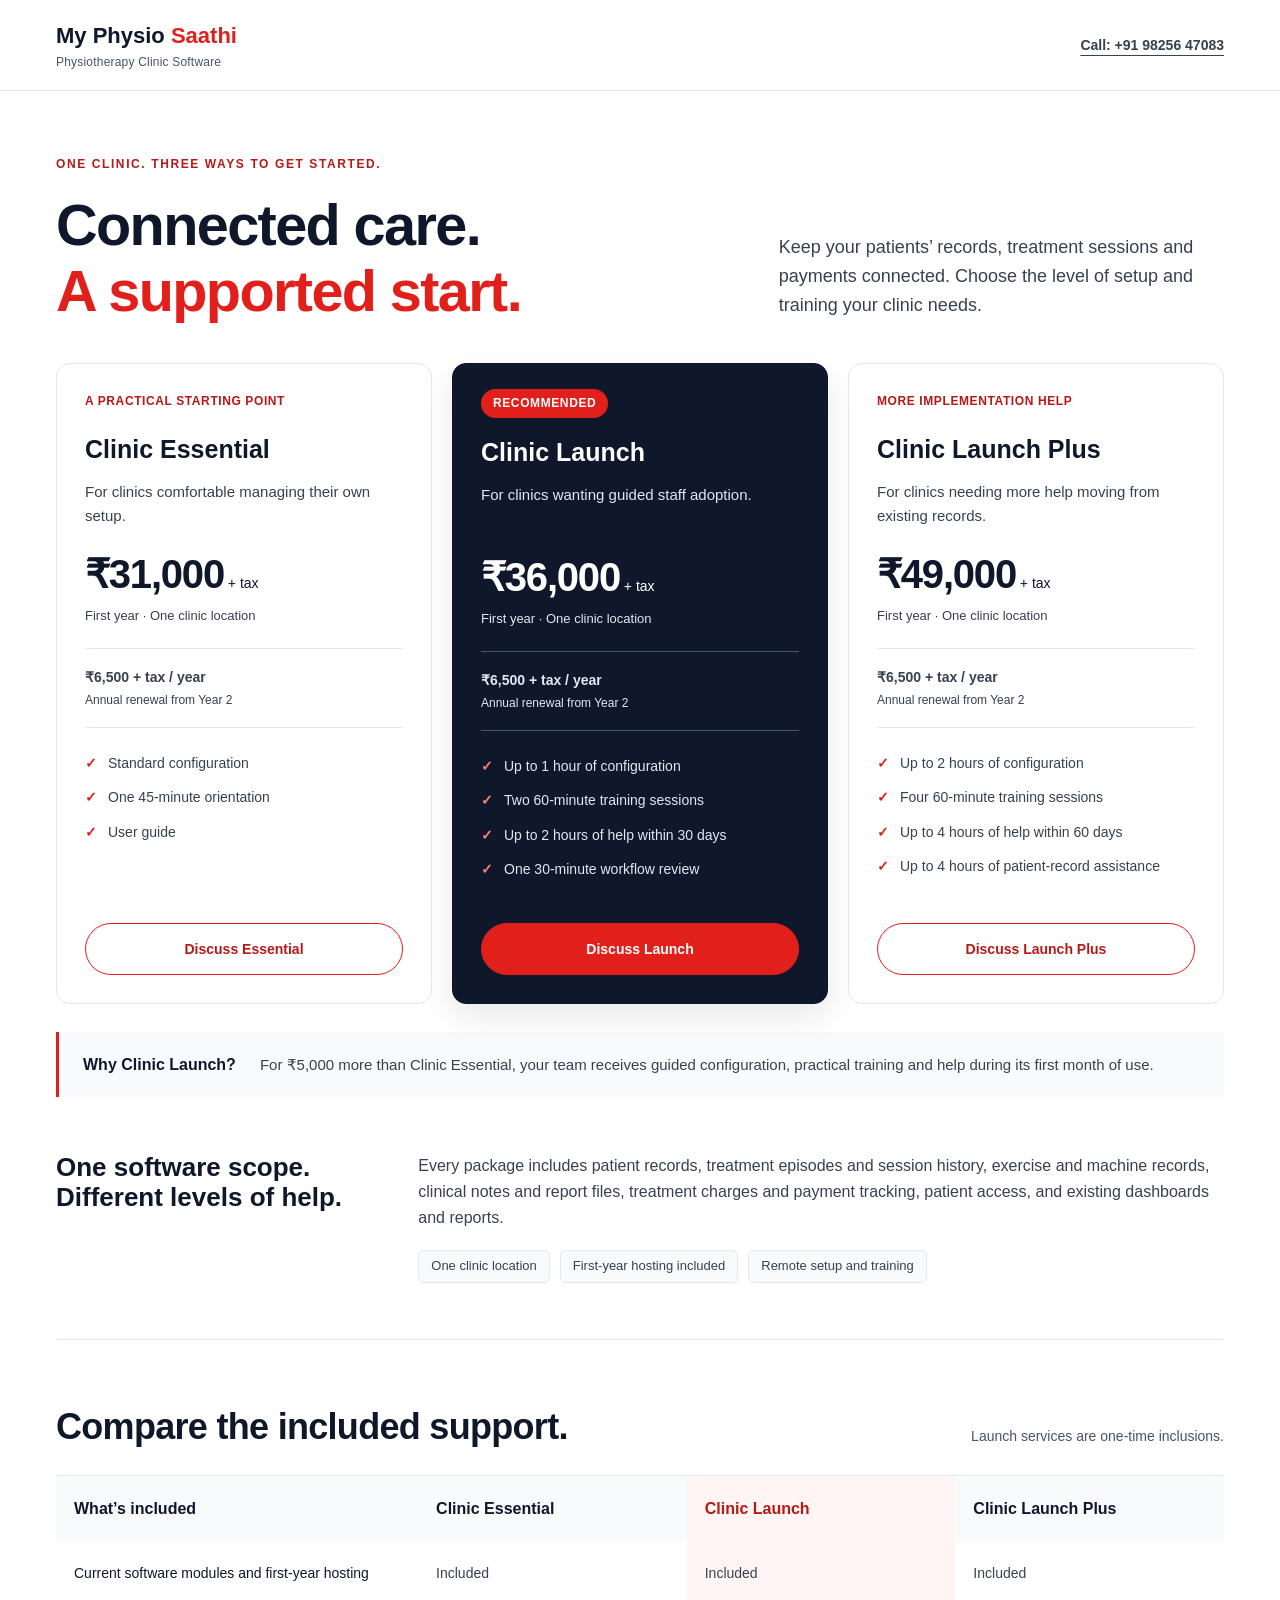
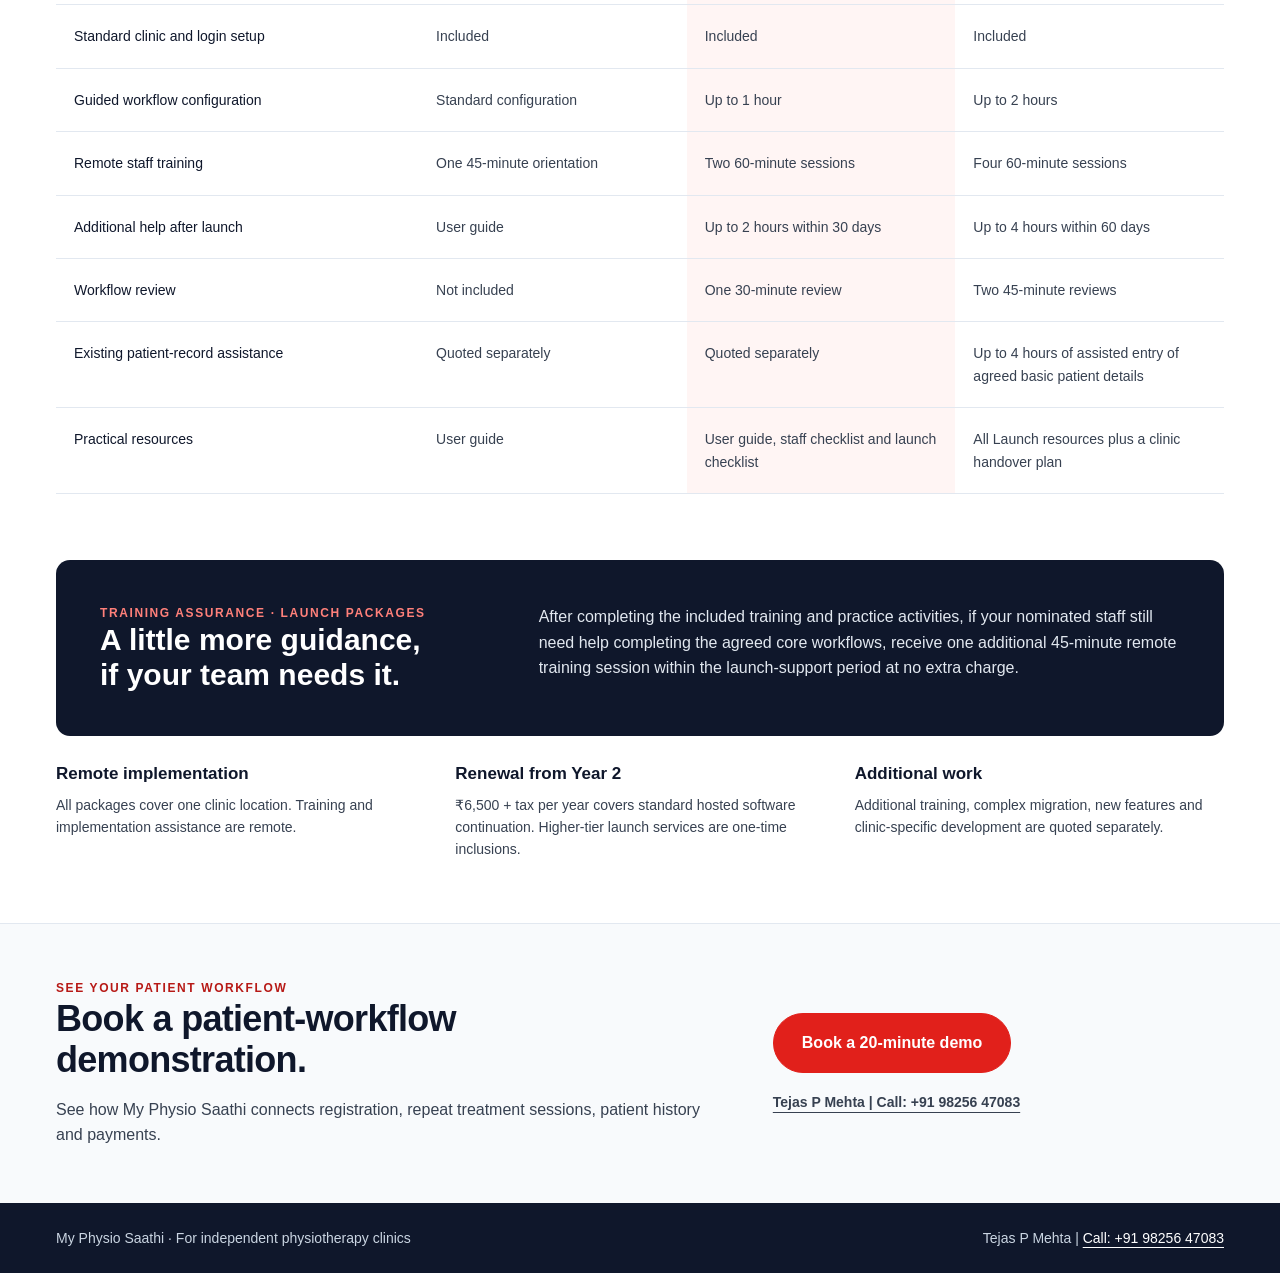
==== pricing.html @ c458c1f8 "Add unlinked no-index pricing page draft" ====
<!doctype html><html lang="en-IN"><head><meta charset="utf-8"><meta name="viewport" content="width=device-width,initial-scale=1"><meta name="robots" content="noindex,nofollow"><title>Clinic packages | My Physio Saathi</title><meta name="description" content="Compare My Physio Saathi clinic packages, setup, remote staff training and annual renewal."><style>
:root{--navy:#0f172b;--red:#e1201b;--deep:#b71916;--ink:#374151;--muted:#45556c;--line:#e2e8f0;--pale:#f8fafc}*{box-sizing:border-box}html{scroll-behavior:smooth}body{margin:0;color:var(--ink);font:16px/1.6 Arial,Helvetica,sans-serif;background:white}a{color:inherit}a:focus-visible,summary:focus-visible{outline:3px solid var(--red);outline-offset:5px}.wrap{max-width:1240px;margin:auto;padding:0 36px}header{border-bottom:1px solid var(--line)}.top{min-height:90px;display:flex;justify-content:space-between;align-items:center;gap:20px}.brand{font-size:22px;font-weight:700;color:var(--navy);text-decoration:none}.brand span{color:var(--red)}.brand small{display:block;font-size:12px;font-weight:400;letter-spacing:.2px;color:var(--muted)}.contact-link{font-size:14px;font-weight:700;text-underline-offset:5px}.hero{padding:64px 0 38px;display:grid;grid-template-columns:1.5fr 1fr;gap:55px;align-items:end}.eyebrow{font-size:12px;letter-spacing:1.6px;font-weight:700;color:var(--deep);text-transform:uppercase;margin:0 0 18px}h1,h2,h3{color:var(--navy);line-height:1.15;margin:0}h1{font-size:clamp(38px,4.5vw,60px);letter-spacing:-1.6px}h1 span{color:var(--red)}.hero p:last-child{font-size:18px;margin-bottom:5px;max-width:415px}.plans{display:grid;grid-template-columns:repeat(3,1fr);gap:20px;align-items:stretch}.plan{border:1px solid var(--line);border-radius:14px;padding:28px;display:flex;flex-direction:column;position:relative;transition:transform .22s,box-shadow .22s,border-color .22s,background .22s}.plan:hover,.plan:focus-within{transform:translateY(-5px);border-color:var(--red);background:#fff5f4;box-shadow:0 14px 35px #0f172b12}.badge{font-size:12px;letter-spacing:.6px;font-weight:700;text-transform:uppercase;margin-bottom:24px;color:var(--deep)}.plan h2{font-size:25px}.fit{font-size:15px;min-height:50px;margin:16px 0 22px}.price{font-size:40px;font-weight:700;line-height:1.1;letter-spacing:-1.2px;color:var(--navy)}.price span{font-size:14px;font-weight:400;letter-spacing:0;white-space:nowrap}.year{font-size:13px;margin:10px 0 22px}.renewal{padding:17px 0;border-top:1px solid var(--line);border-bottom:1px solid var(--line);font-size:14px}.renewal strong,.renewal span{display:block}.renewal span{font-size:12px;margin-top:2px}.plan ul{padding:0;list-style:none;margin:24px 0 30px;font-size:14px;flex:1}.plan li{position:relative;padding-left:23px;margin-bottom:12px}.plan li:before{content:'✓';position:absolute;left:0;color:var(--red);font-weight:bold}.button{border:1px solid var(--red);border-radius:100px;display:inline-flex;align-items:center;justify-content:center;padding:14px 20px;text-decoration:none;font-size:14px;font-weight:700;color:var(--deep);min-height:50px;transition:background .2s,color .2s,transform .2s}.button:hover{background:var(--red);color:#fff;transform:translateY(-2px)}.solid{background:var(--red);color:white}.solid:hover{background:var(--deep)}.recommended{background:var(--navy);border-color:var(--navy);color:#e2e8f0;box-shadow:0 12px 32px #0f172b18}.recommended h2,.recommended .price{color:white}.recommended .badge{color:white;background:var(--red);align-self:flex-start;padding:5px 12px;border-radius:50px;margin-top:-3px;margin-bottom:20px}.recommended .renewal{border-color:#45556c}.recommended li:before{color:#ff807a}.recommended:hover,.recommended:focus-within{background:#18233b;color:white}.rationale{display:flex;gap:24px;align-items:center;background:var(--pale);border-left:3px solid var(--red);padding:20px 24px;margin-top:28px}.rationale strong{color:var(--navy);white-space:nowrap}.rationale p{font-size:15px;margin:0}.scope{padding:56px 0;display:grid;grid-template-columns:1fr 2.5fr;gap:40px;border-bottom:1px solid var(--line)}.scope h2{font-size:26px}.scope p{margin:0}.chips{display:flex;gap:10px;flex-wrap:wrap;margin-top:20px}.chips span{font-size:13px;background:var(--pale);border:1px solid var(--line);padding:5px 12px;border-radius:5px}.comparison{padding:66px 0}.heading{display:flex;justify-content:space-between;align-items:end;gap:30px;margin-bottom:28px}.heading h2{font-size:36px;letter-spacing:-.7px}.heading p{font-size:14px;margin:0;color:var(--muted)}table{width:100%;border-collapse:collapse;table-layout:fixed;font-size:14px}thead th{text-align:left;padding:20px 18px;background:var(--pale);color:var(--navy);font-size:16px;border-top:1px solid var(--line)}th:first-child{width:31%}th:nth-child(3),td:nth-child(3){background:#fff5f4}tbody th{font-weight:400;color:var(--navy);text-align:left}td,tbody th{padding:20px 18px;border-bottom:1px solid var(--line);vertical-align:top}thead th:nth-child(3){color:var(--deep)}.mobile-compare{display:none}.assurance{background:var(--navy);padding:44px;border-radius:14px;display:grid;grid-template-columns:1fr 1.65fr;gap:50px;color:#e2e8f0}.assurance h2{color:white;font-size:30px}.assurance .eyebrow{color:#ff807a}.assurance p{margin:0}.terms{padding:28px 0 62px;display:grid;grid-template-columns:repeat(3,1fr);gap:30px}.terms h3{font-size:17px}.terms p{font-size:14px;margin:10px 0 0}.cta{background:var(--pale);border-top:1px solid var(--line);padding:55px 0}.cta-inner{display:grid;grid-template-columns:1.5fr 1fr;align-items:center;gap:40px}.cta h2{font-size:36px;letter-spacing:-.7px;max-width:620px}.cta p{margin-bottom:0;max-width:650px}.cta-actions{display:flex;flex-direction:column;align-items:flex-start;gap:18px}.cta-actions .button{font-size:16px;padding:16px 28px}footer{background:var(--navy);color:#cad5e2;font-size:14px;padding:24px 0}footer .wrap{display:flex;justify-content:space-between;gap:20px}footer a{color:white;text-underline-offset:4px}.skip{position:absolute;top:-60px;padding:10px;background:var(--navy);color:white;z-index:5}.skip:focus{top:8px}details{border-bottom:1px solid var(--line)}summary{cursor:pointer;color:var(--navy);font-weight:700;padding:20px 0}dl{margin:0}dl div{padding:15px 0;border-top:1px solid var(--line)}dt{font-size:14px;color:var(--muted)}dd{margin:4px 0 0;font-size:16px;color:var(--navy)}@media(max-width:1000px){.wrap{padding:0 24px}.plan{padding:22px}.price{font-size:34px}.plan h2{font-size:23px}.hero{gap:30px}.fit{min-height:72px}.scope{grid-template-columns:1fr 2fr}}@media(max-width:720px){.wrap{padding:0 20px}.top{min-height:80px}.brand{font-size:19px}.contact-link{font-size:13px}.hero{grid-template-columns:1fr;gap:14px;padding:40px 0 28px}.hero p:last-child{margin:0;max-width:none;font-size:17px}.plans{grid-template-columns:1fr;gap:18px}.plan{padding:26px}.plan h2{font-size:27px}.fit{min-height:0;margin-bottom:20px}.price{font-size:40px}.plan ul{margin:22px 0}.rationale{display:block;padding:18px}.rationale p{margin-top:8px}.scope{grid-template-columns:1fr;gap:18px;padding:38px 0}.comparison{padding:40px 0}.heading{display:block}.heading h2{font-size:29px}.heading p{margin-top:10px}.desktop-compare{display:none}.mobile-compare{display:block}.assurance{grid-template-columns:1fr;gap:20px;padding:28px 24px}.assurance h2{font-size:28px}.terms{grid-template-columns:1fr;gap:24px;padding-bottom:40px}.cta-inner{grid-template-columns:1fr;gap:28px}.cta{padding:40px 0}.cta h2{font-size:31px}.cta-actions{align-items:stretch}footer .wrap{flex-direction:column;gap:8px}}@media(prefers-reduced-motion:reduce){html{scroll-behavior:auto}*{transition:none!important;animation:none!important}}
</style></head><body><a class="skip" href="#main">Skip to packages</a><header><div class="wrap top"><a class="brand" href="https://www.myphysiosaathi.in/">My Physio <span>Saathi</span><small>Physiotherapy Clinic Software</small></a><a class="contact-link" href="tel:+919825647083">Call: +91 98256 47083</a></div></header><main id="main"><div class="wrap"><section class="hero"><div><p class="eyebrow">One clinic. Three ways to get started.</p><h1>Connected care.<br><span>A supported start.</span></h1></div><p>Keep your patients’ records, treatment sessions and payments connected. Choose the level of setup and training your clinic needs.</p></section><section class="plans" aria-label="Clinic packages"><article class="plan "><div class="badge">A practical starting point</div><h2>Clinic Essential</h2><p class="fit">For clinics comfortable managing their own setup.</p><div class="price">₹31,000<span> + tax</span></div><p class="year">First year · One clinic location</p><div class="renewal"><strong>₹6,500 + tax / year</strong><span>Annual renewal from Year 2</span></div><ul><li>Standard configuration</li><li>One 45-minute orientation</li><li>User guide</li></ul><a class="button " href="https://www.myphysiosaathi.in/#contact" aria-label="Book a demo to discuss Clinic Essential">Discuss Essential</a></article><article class="plan recommended"><div class="badge">Recommended</div><h2>Clinic Launch</h2><p class="fit">For clinics wanting guided staff adoption.</p><div class="price">₹36,000<span> + tax</span></div><p class="year">First year · One clinic location</p><div class="renewal"><strong>₹6,500 + tax / year</strong><span>Annual renewal from Year 2</span></div><ul><li>Up to 1 hour of configuration</li><li>Two 60-minute training sessions</li><li>Up to 2 hours of help within 30 days</li><li>One 30-minute workflow review</li></ul><a class="button solid" href="https://www.myphysiosaathi.in/#contact" aria-label="Book a demo to discuss Clinic Launch">Discuss Launch</a></article><article class="plan "><div class="badge">More implementation help</div><h2>Clinic Launch Plus</h2><p class="fit">For clinics needing more help moving from existing records.</p><div class="price">₹49,000<span> + tax</span></div><p class="year">First year · One clinic location</p><div class="renewal"><strong>₹6,500 + tax / year</strong><span>Annual renewal from Year 2</span></div><ul><li>Up to 2 hours of configuration</li><li>Four 60-minute training sessions</li><li>Up to 4 hours of help within 60 days</li><li>Up to 4 hours of patient-record assistance</li></ul><a class="button " href="https://www.myphysiosaathi.in/#contact" aria-label="Book a demo to discuss Clinic Launch Plus">Discuss Launch Plus</a></article></section><aside class="rationale"><strong>Why Clinic Launch?</strong><p>For ₹5,000 more than Clinic Essential, your team receives guided configuration, practical training and help during its first month of use.</p></aside><section class="scope"><h2>One software scope.<br>Different levels of help.</h2><div><p>Every package includes patient records, treatment episodes and session history, exercise and machine records, clinical notes and report files, treatment charges and payment tracking, patient access, and existing dashboards and reports.</p><div class="chips"><span>One clinic location</span><span>First-year hosting included</span><span>Remote setup and training</span></div></div></section><section class="comparison"><div class="heading"><h2>Compare the included support.</h2><p>Launch services are one-time inclusions.</p></div><div class="desktop-compare"><table><caption style="position:absolute;clip-path:inset(50%);width:1px;height:1px;overflow:hidden">Setup, training and launch-service inclusions by package</caption><thead><tr><th scope="col">What’s included</th><th scope="col">Clinic Essential</th><th scope="col">Clinic Launch</th><th scope="col">Clinic Launch Plus</th></tr></thead><tbody><tr><th scope="row">Current software modules and first-year hosting</th><td>Included</td><td>Included</td><td>Included</td></tr><tr><th scope="row">Standard clinic and login setup</th><td>Included</td><td>Included</td><td>Included</td></tr><tr><th scope="row">Guided workflow configuration</th><td>Standard configuration</td><td>Up to 1 hour</td><td>Up to 2 hours</td></tr><tr><th scope="row">Remote staff training</th><td>One 45-minute orientation</td><td>Two 60-minute sessions</td><td>Four 60-minute sessions</td></tr><tr><th scope="row">Additional help after launch</th><td>User guide</td><td>Up to 2 hours within 30 days</td><td>Up to 4 hours within 60 days</td></tr><tr><th scope="row">Workflow review</th><td>Not included</td><td>One 30-minute review</td><td>Two 45-minute reviews</td></tr><tr><th scope="row">Existing patient-record assistance</th><td>Quoted separately</td><td>Quoted separately</td><td>Up to 4 hours of assisted entry of agreed basic patient details</td></tr><tr><th scope="row">Practical resources</th><td>User guide</td><td>User guide, staff checklist and launch checklist</td><td>All Launch resources plus a clinic handover plan</td></tr></tbody></table></div><div class="mobile-compare"><details><summary>Clinic Essential inclusions</summary><dl><div><dt>Current software modules and first-year hosting</dt><dd>Included</dd></div><div><dt>Standard clinic and login setup</dt><dd>Included</dd></div><div><dt>Guided workflow configuration</dt><dd>Standard configuration</dd></div><div><dt>Remote staff training</dt><dd>One 45-minute orientation</dd></div><div><dt>Additional help after launch</dt><dd>User guide</dd></div><div><dt>Workflow review</dt><dd>Not included</dd></div><div><dt>Existing patient-record assistance</dt><dd>Quoted separately</dd></div><div><dt>Practical resources</dt><dd>User guide</dd></div></dl></details><details><summary>Clinic Launch inclusions</summary><dl><div><dt>Current software modules and first-year hosting</dt><dd>Included</dd></div><div><dt>Standard clinic and login setup</dt><dd>Included</dd></div><div><dt>Guided workflow configuration</dt><dd>Up to 1 hour</dd></div><div><dt>Remote staff training</dt><dd>Two 60-minute sessions</dd></div><div><dt>Additional help after launch</dt><dd>Up to 2 hours within 30 days</dd></div><div><dt>Workflow review</dt><dd>One 30-minute review</dd></div><div><dt>Existing patient-record assistance</dt><dd>Quoted separately</dd></div><div><dt>Practical resources</dt><dd>User guide, staff checklist and launch checklist</dd></div></dl></details><details><summary>Clinic Launch Plus inclusions</summary><dl><div><dt>Current software modules and first-year hosting</dt><dd>Included</dd></div><div><dt>Standard clinic and login setup</dt><dd>Included</dd></div><div><dt>Guided workflow configuration</dt><dd>Up to 2 hours</dd></div><div><dt>Remote staff training</dt><dd>Four 60-minute sessions</dd></div><div><dt>Additional help after launch</dt><dd>Up to 4 hours within 60 days</dd></div><div><dt>Workflow review</dt><dd>Two 45-minute reviews</dd></div><div><dt>Existing patient-record assistance</dt><dd>Up to 4 hours of assisted entry of agreed basic patient details</dd></div><div><dt>Practical resources</dt><dd>All Launch resources plus a clinic handover plan</dd></div></dl></details></div></section><section class="assurance"><div><p class="eyebrow">Training assurance · Launch packages</p><h2>A little more guidance,<br>if your team needs it.</h2></div><p>After completing the included training and practice activities, if your nominated staff still need help completing the agreed core workflows, receive one additional 45-minute remote training session within the launch-support period at no extra charge.</p></section><section class="terms" aria-label="Package terms"><div><h3>Remote implementation</h3><p>All packages cover one clinic location. Training and implementation assistance are remote.</p></div><div><h3>Renewal from Year 2</h3><p>₹6,500 + tax per year covers standard hosted software continuation. Higher-tier launch services are one-time inclusions.</p></div><div><h3>Additional work</h3><p>Additional training, complex migration, new features and clinic-specific development are quoted separately.</p></div></section></div><section class="cta"><div class="wrap cta-inner"><div><p class="eyebrow">See your patient workflow</p><h2>Book a patient-workflow demonstration.</h2><p>See how My Physio Saathi connects registration, repeat treatment sessions, patient history and payments.</p></div><div class="cta-actions"><a class="button solid" href="https://www.myphysiosaathi.in/#contact">Book a 20-minute demo</a><a class="contact-link" href="tel:+919825647083">Tejas P Mehta | Call: +91 98256 47083</a></div></div></section></main><footer><div class="wrap"><span>My Physio Saathi · For independent physiotherapy clinics</span><span>Tejas P Mehta | <a href="tel:+919825647083">Call: +91 98256 47083</a></span></div></footer></body></html>
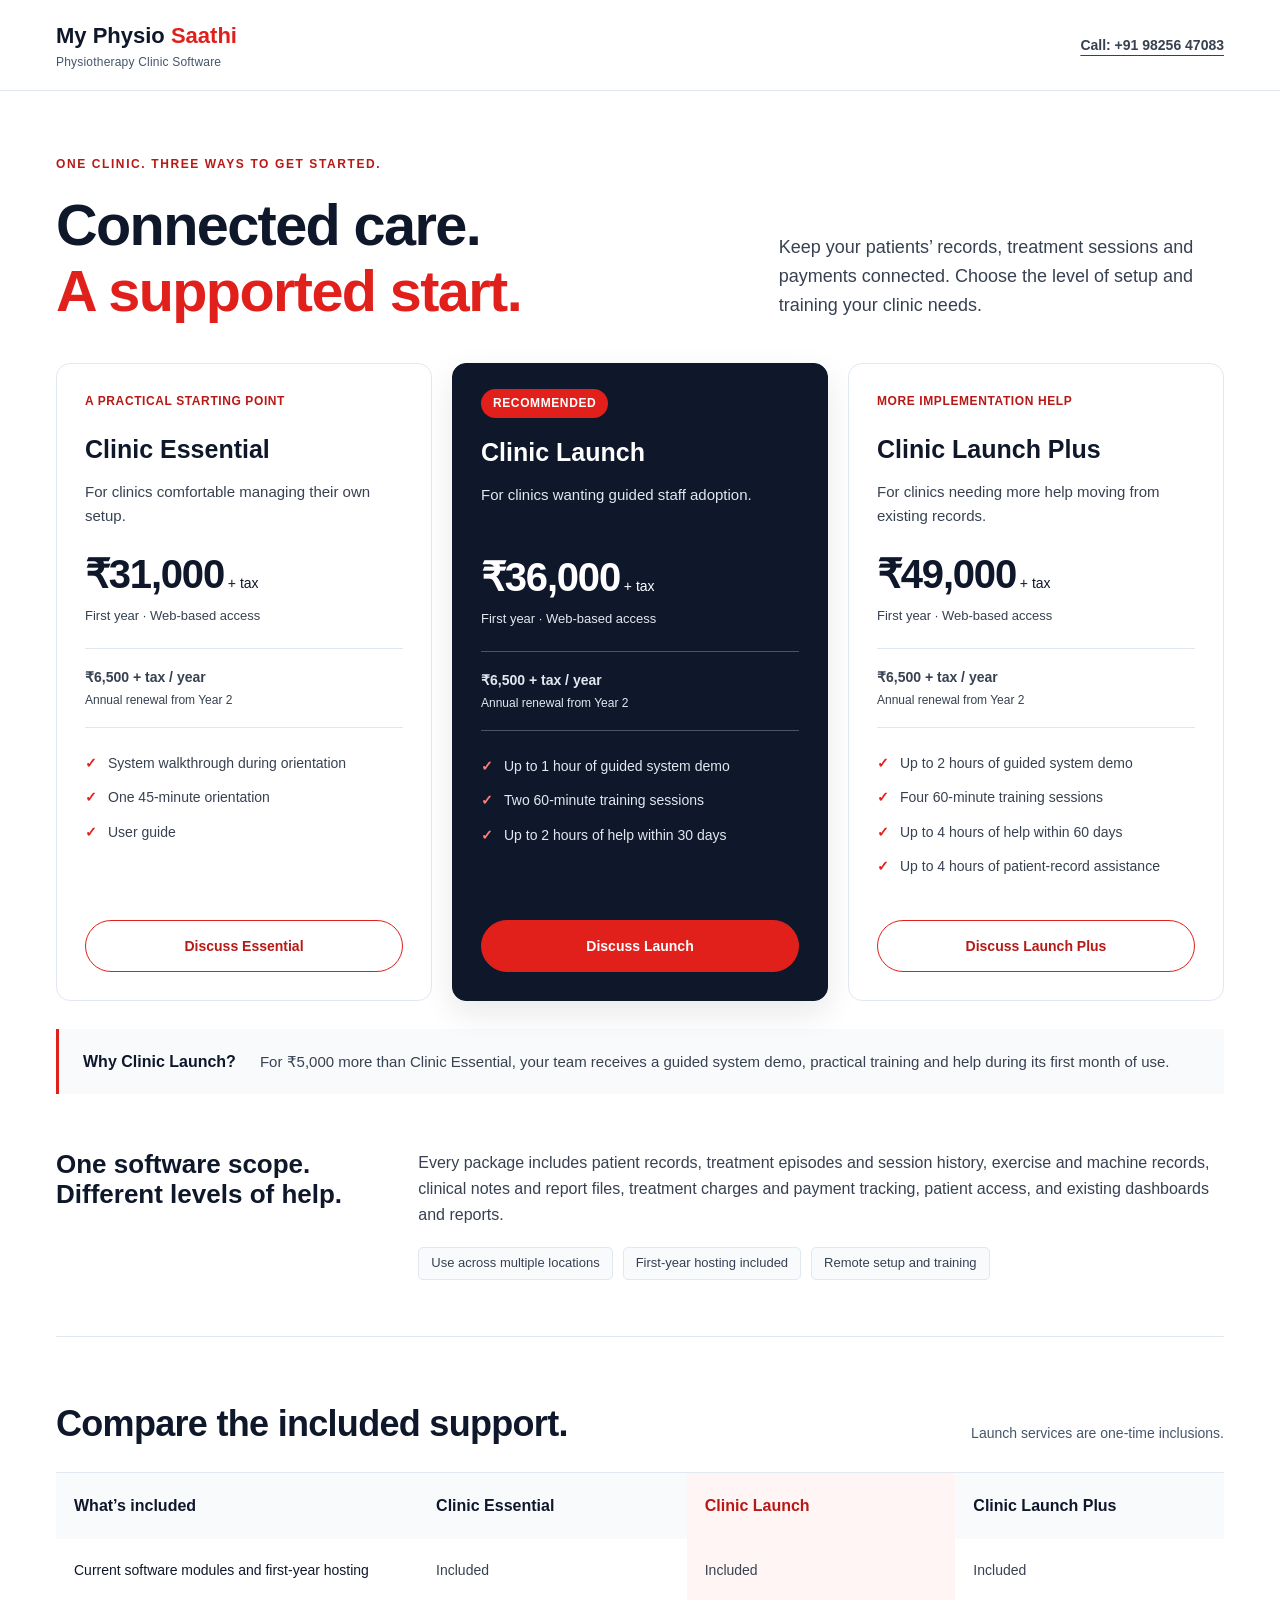
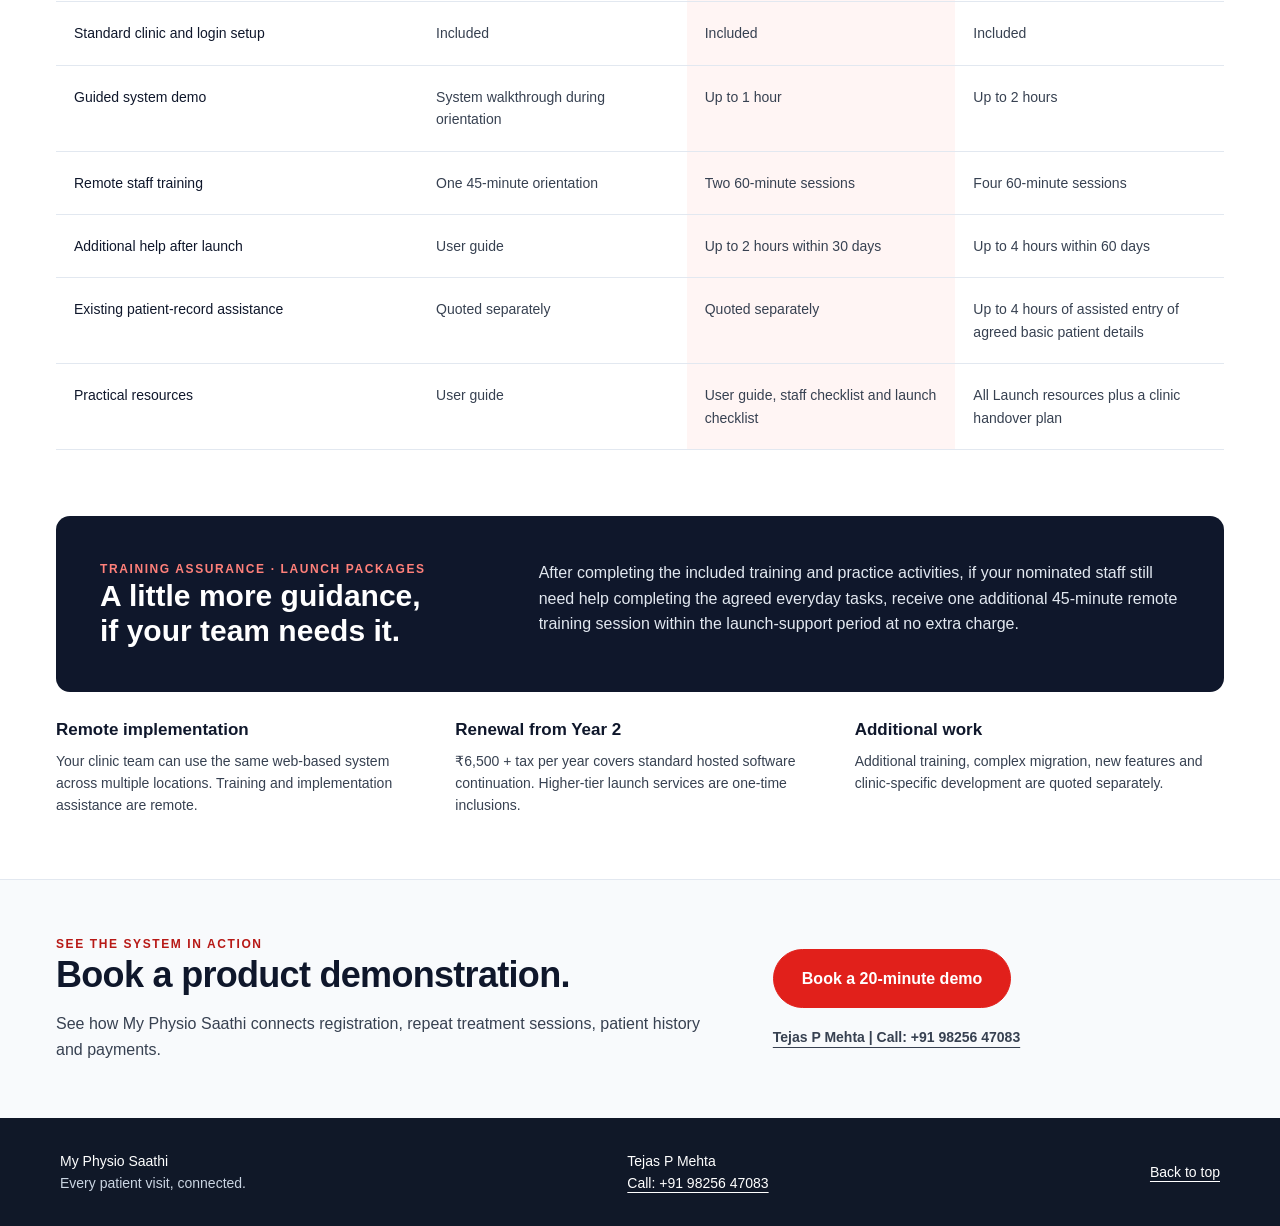
==== commit c8c862ed: "Revise pricing scope, guided demo wording and landing-page footer" ====
--- a/pricing.html
+++ b/pricing.html
@@ -1,3 +1,13 @@
 <!doctype html><html lang="en-IN"><head><meta charset="utf-8"><meta name="viewport" content="width=device-width,initial-scale=1"><meta name="robots" content="noindex,nofollow"><title>Clinic packages | My Physio Saathi</title><meta name="description" content="Compare My Physio Saathi clinic packages, setup, remote staff training and annual renewal."><style>
 :root{--navy:#0f172b;--red:#e1201b;--deep:#b71916;--ink:#374151;--muted:#45556c;--line:#e2e8f0;--pale:#f8fafc}*{box-sizing:border-box}html{scroll-behavior:smooth}body{margin:0;color:var(--ink);font:16px/1.6 Arial,Helvetica,sans-serif;background:white}a{color:inherit}a:focus-visible,summary:focus-visible{outline:3px solid var(--red);outline-offset:5px}.wrap{max-width:1240px;margin:auto;padding:0 36px}header{border-bottom:1px solid var(--line)}.top{min-height:90px;display:flex;justify-content:space-between;align-items:center;gap:20px}.brand{font-size:22px;font-weight:700;color:var(--navy);text-decoration:none}.brand span{color:var(--red)}.brand small{display:block;font-size:12px;font-weight:400;letter-spacing:.2px;color:var(--muted)}.contact-link{font-size:14px;font-weight:700;text-underline-offset:5px}.hero{padding:64px 0 38px;display:grid;grid-template-columns:1.5fr 1fr;gap:55px;align-items:end}.eyebrow{font-size:12px;letter-spacing:1.6px;font-weight:700;color:var(--deep);text-transform:uppercase;margin:0 0 18px}h1,h2,h3{color:var(--navy);line-height:1.15;margin:0}h1{font-size:clamp(38px,4.5vw,60px);letter-spacing:-1.6px}h1 span{color:var(--red)}.hero p:last-child{font-size:18px;margin-bottom:5px;max-width:415px}.plans{display:grid;grid-template-columns:repeat(3,1fr);gap:20px;align-items:stretch}.plan{border:1px solid var(--line);border-radius:14px;padding:28px;display:flex;flex-direction:column;position:relative;transition:transform .22s,box-shadow .22s,border-color .22s,background .22s}.plan:hover,.plan:focus-within{transform:translateY(-5px);border-color:var(--red);background:#fff5f4;box-shadow:0 14px 35px #0f172b12}.badge{font-size:12px;letter-spacing:.6px;font-weight:700;text-transform:uppercase;margin-bottom:24px;color:var(--deep)}.plan h2{font-size:25px}.fit{font-size:15px;min-height:50px;margin:16px 0 22px}.price{font-size:40px;font-weight:700;line-height:1.1;letter-spacing:-1.2px;color:var(--navy)}.price span{font-size:14px;font-weight:400;letter-spacing:0;white-space:nowrap}.year{font-size:13px;margin:10px 0 22px}.renewal{padding:17px 0;border-top:1px solid var(--line);border-bottom:1px solid var(--line);font-size:14px}.renewal strong,.renewal span{display:block}.renewal span{font-size:12px;margin-top:2px}.plan ul{padding:0;list-style:none;margin:24px 0 30px;font-size:14px;flex:1}.plan li{position:relative;padding-left:23px;margin-bottom:12px}.plan li:before{content:'✓';position:absolute;left:0;color:var(--red);font-weight:bold}.button{border:1px solid var(--red);border-radius:100px;display:inline-flex;align-items:center;justify-content:center;padding:14px 20px;text-decoration:none;font-size:14px;font-weight:700;color:var(--deep);min-height:50px;transition:background .2s,color .2s,transform .2s}.button:hover{background:var(--red);color:#fff;transform:translateY(-2px)}.solid{background:var(--red);color:white}.solid:hover{background:var(--deep)}.recommended{background:var(--navy);border-color:var(--navy);color:#e2e8f0;box-shadow:0 12px 32px #0f172b18}.recommended h2,.recommended .price{color:white}.recommended .badge{color:white;background:var(--red);align-self:flex-start;padding:5px 12px;border-radius:50px;margin-top:-3px;margin-bottom:20px}.recommended .renewal{border-color:#45556c}.recommended li:before{color:#ff807a}.recommended:hover,.recommended:focus-within{background:#18233b;color:white}.rationale{display:flex;gap:24px;align-items:center;background:var(--pale);border-left:3px solid var(--red);padding:20px 24px;margin-top:28px}.rationale strong{color:var(--navy);white-space:nowrap}.rationale p{font-size:15px;margin:0}.scope{padding:56px 0;display:grid;grid-template-columns:1fr 2.5fr;gap:40px;border-bottom:1px solid var(--line)}.scope h2{font-size:26px}.scope p{margin:0}.chips{display:flex;gap:10px;flex-wrap:wrap;margin-top:20px}.chips span{font-size:13px;background:var(--pale);border:1px solid var(--line);padding:5px 12px;border-radius:5px}.comparison{padding:66px 0}.heading{display:flex;justify-content:space-between;align-items:end;gap:30px;margin-bottom:28px}.heading h2{font-size:36px;letter-spacing:-.7px}.heading p{font-size:14px;margin:0;color:var(--muted)}table{width:100%;border-collapse:collapse;table-layout:fixed;font-size:14px}thead th{text-align:left;padding:20px 18px;background:var(--pale);color:var(--navy);font-size:16px;border-top:1px solid var(--line)}th:first-child{width:31%}th:nth-child(3),td:nth-child(3){background:#fff5f4}tbody th{font-weight:400;color:var(--navy);text-align:left}td,tbody th{padding:20px 18px;border-bottom:1px solid var(--line);vertical-align:top}thead th:nth-child(3){color:var(--deep)}.mobile-compare{display:none}.assurance{background:var(--navy);padding:44px;border-radius:14px;display:grid;grid-template-columns:1fr 1.65fr;gap:50px;color:#e2e8f0}.assurance h2{color:white;font-size:30px}.assurance .eyebrow{color:#ff807a}.assurance p{margin:0}.terms{padding:28px 0 62px;display:grid;grid-template-columns:repeat(3,1fr);gap:30px}.terms h3{font-size:17px}.terms p{font-size:14px;margin:10px 0 0}.cta{background:var(--pale);border-top:1px solid var(--line);padding:55px 0}.cta-inner{display:grid;grid-template-columns:1.5fr 1fr;align-items:center;gap:40px}.cta h2{font-size:36px;letter-spacing:-.7px;max-width:620px}.cta p{margin-bottom:0;max-width:650px}.cta-actions{display:flex;flex-direction:column;align-items:flex-start;gap:18px}.cta-actions .button{font-size:16px;padding:16px 28px}footer{background:var(--navy);color:#cad5e2;font-size:14px;padding:24px 0}footer .wrap{display:flex;justify-content:space-between;gap:20px}footer a{color:white;text-underline-offset:4px}.skip{position:absolute;top:-60px;padding:10px;background:var(--navy);color:white;z-index:5}.skip:focus{top:8px}details{border-bottom:1px solid var(--line)}summary{cursor:pointer;color:var(--navy);font-weight:700;padding:20px 0}dl{margin:0}dl div{padding:15px 0;border-top:1px solid var(--line)}dt{font-size:14px;color:var(--muted)}dd{margin:4px 0 0;font-size:16px;color:var(--navy)}@media(max-width:1000px){.wrap{padding:0 24px}.plan{padding:22px}.price{font-size:34px}.plan h2{font-size:23px}.hero{gap:30px}.fit{min-height:72px}.scope{grid-template-columns:1fr 2fr}}@media(max-width:720px){.wrap{padding:0 20px}.top{min-height:80px}.brand{font-size:19px}.contact-link{font-size:13px}.hero{grid-template-columns:1fr;gap:14px;padding:40px 0 28px}.hero p:last-child{margin:0;max-width:none;font-size:17px}.plans{grid-template-columns:1fr;gap:18px}.plan{padding:26px}.plan h2{font-size:27px}.fit{min-height:0;margin-bottom:20px}.price{font-size:40px}.plan ul{margin:22px 0}.rationale{display:block;padding:18px}.rationale p{margin-top:8px}.scope{grid-template-columns:1fr;gap:18px;padding:38px 0}.comparison{padding:40px 0}.heading{display:block}.heading h2{font-size:29px}.heading p{margin-top:10px}.desktop-compare{display:none}.mobile-compare{display:block}.assurance{grid-template-columns:1fr;gap:20px;padding:28px 24px}.assurance h2{font-size:28px}.terms{grid-template-columns:1fr;gap:24px;padding-bottom:40px}.cta-inner{grid-template-columns:1fr;gap:28px}.cta{padding:40px 0}.cta h2{font-size:31px}.cta-actions{align-items:stretch}footer .wrap{flex-direction:column;gap:8px}}@media(prefers-reduced-motion:reduce){html{scroll-behavior:auto}*{transition:none!important;animation:none!important}}
-</style></head><body><a class="skip" href="#main">Skip to packages</a><header><div class="wrap top"><a class="brand" href="https://www.myphysiosaathi.in/">My Physio <span>Saathi</span><small>Physiotherapy Clinic Software</small></a><a class="contact-link" href="tel:+919825647083">Call: +91 98256 47083</a></div></header><main id="main"><div class="wrap"><section class="hero"><div><p class="eyebrow">One clinic. Three ways to get started.</p><h1>Connected care.<br><span>A supported start.</span></h1></div><p>Keep your patients’ records, treatment sessions and payments connected. Choose the level of setup and training your clinic needs.</p></section><section class="plans" aria-label="Clinic packages"><article class="plan "><div class="badge">A practical starting point</div><h2>Clinic Essential</h2><p class="fit">For clinics comfortable managing their own setup.</p><div class="price">₹31,000<span> + tax</span></div><p class="year">First year · One clinic location</p><div class="renewal"><strong>₹6,500 + tax / year</strong><span>Annual renewal from Year 2</span></div><ul><li>Standard configuration</li><li>One 45-minute orientation</li><li>User guide</li></ul><a class="button " href="https://www.myphysiosaathi.in/#contact" aria-label="Book a demo to discuss Clinic Essential">Discuss Essential</a></article><article class="plan recommended"><div class="badge">Recommended</div><h2>Clinic Launch</h2><p class="fit">For clinics wanting guided staff adoption.</p><div class="price">₹36,000<span> + tax</span></div><p class="year">First year · One clinic location</p><div class="renewal"><strong>₹6,500 + tax / year</strong><span>Annual renewal from Year 2</span></div><ul><li>Up to 1 hour of configuration</li><li>Two 60-minute training sessions</li><li>Up to 2 hours of help within 30 days</li><li>One 30-minute workflow review</li></ul><a class="button solid" href="https://www.myphysiosaathi.in/#contact" aria-label="Book a demo to discuss Clinic Launch">Discuss Launch</a></article><article class="plan "><div class="badge">More implementation help</div><h2>Clinic Launch Plus</h2><p class="fit">For clinics needing more help moving from existing records.</p><div class="price">₹49,000<span> + tax</span></div><p class="year">First year · One clinic location</p><div class="renewal"><strong>₹6,500 + tax / year</strong><span>Annual renewal from Year 2</span></div><ul><li>Up to 2 hours of configuration</li><li>Four 60-minute training sessions</li><li>Up to 4 hours of help within 60 days</li><li>Up to 4 hours of patient-record assistance</li></ul><a class="button " href="https://www.myphysiosaathi.in/#contact" aria-label="Book a demo to discuss Clinic Launch Plus">Discuss Launch Plus</a></article></section><aside class="rationale"><strong>Why Clinic Launch?</strong><p>For ₹5,000 more than Clinic Essential, your team receives guided configuration, practical training and help during its first month of use.</p></aside><section class="scope"><h2>One software scope.<br>Different levels of help.</h2><div><p>Every package includes patient records, treatment episodes and session history, exercise and machine records, clinical notes and report files, treatment charges and payment tracking, patient access, and existing dashboards and reports.</p><div class="chips"><span>One clinic location</span><span>First-year hosting included</span><span>Remote setup and training</span></div></div></section><section class="comparison"><div class="heading"><h2>Compare the included support.</h2><p>Launch services are one-time inclusions.</p></div><div class="desktop-compare"><table><caption style="position:absolute;clip-path:inset(50%);width:1px;height:1px;overflow:hidden">Setup, training and launch-service inclusions by package</caption><thead><tr><th scope="col">What’s included</th><th scope="col">Clinic Essential</th><th scope="col">Clinic Launch</th><th scope="col">Clinic Launch Plus</th></tr></thead><tbody><tr><th scope="row">Current software modules and first-year hosting</th><td>Included</td><td>Included</td><td>Included</td></tr><tr><th scope="row">Standard clinic and login setup</th><td>Included</td><td>Included</td><td>Included</td></tr><tr><th scope="row">Guided workflow configuration</th><td>Standard configuration</td><td>Up to 1 hour</td><td>Up to 2 hours</td></tr><tr><th scope="row">Remote staff training</th><td>One 45-minute orientation</td><td>Two 60-minute sessions</td><td>Four 60-minute sessions</td></tr><tr><th scope="row">Additional help after launch</th><td>User guide</td><td>Up to 2 hours within 30 days</td><td>Up to 4 hours within 60 days</td></tr><tr><th scope="row">Workflow review</th><td>Not included</td><td>One 30-minute review</td><td>Two 45-minute reviews</td></tr><tr><th scope="row">Existing patient-record assistance</th><td>Quoted separately</td><td>Quoted separately</td><td>Up to 4 hours of assisted entry of agreed basic patient details</td></tr><tr><th scope="row">Practical resources</th><td>User guide</td><td>User guide, staff checklist and launch checklist</td><td>All Launch resources plus a clinic handover plan</td></tr></tbody></table></div><div class="mobile-compare"><details><summary>Clinic Essential inclusions</summary><dl><div><dt>Current software modules and first-year hosting</dt><dd>Included</dd></div><div><dt>Standard clinic and login setup</dt><dd>Included</dd></div><div><dt>Guided workflow configuration</dt><dd>Standard configuration</dd></div><div><dt>Remote staff training</dt><dd>One 45-minute orientation</dd></div><div><dt>Additional help after launch</dt><dd>User guide</dd></div><div><dt>Workflow review</dt><dd>Not included</dd></div><div><dt>Existing patient-record assistance</dt><dd>Quoted separately</dd></div><div><dt>Practical resources</dt><dd>User guide</dd></div></dl></details><details><summary>Clinic Launch inclusions</summary><dl><div><dt>Current software modules and first-year hosting</dt><dd>Included</dd></div><div><dt>Standard clinic and login setup</dt><dd>Included</dd></div><div><dt>Guided workflow configuration</dt><dd>Up to 1 hour</dd></div><div><dt>Remote staff training</dt><dd>Two 60-minute sessions</dd></div><div><dt>Additional help after launch</dt><dd>Up to 2 hours within 30 days</dd></div><div><dt>Workflow review</dt><dd>One 30-minute review</dd></div><div><dt>Existing patient-record assistance</dt><dd>Quoted separately</dd></div><div><dt>Practical resources</dt><dd>User guide, staff checklist and launch checklist</dd></div></dl></details><details><summary>Clinic Launch Plus inclusions</summary><dl><div><dt>Current software modules and first-year hosting</dt><dd>Included</dd></div><div><dt>Standard clinic and login setup</dt><dd>Included</dd></div><div><dt>Guided workflow configuration</dt><dd>Up to 2 hours</dd></div><div><dt>Remote staff training</dt><dd>Four 60-minute sessions</dd></div><div><dt>Additional help after launch</dt><dd>Up to 4 hours within 60 days</dd></div><div><dt>Workflow review</dt><dd>Two 45-minute reviews</dd></div><div><dt>Existing patient-record assistance</dt><dd>Up to 4 hours of assisted entry of agreed basic patient details</dd></div><div><dt>Practical resources</dt><dd>All Launch resources plus a clinic handover plan</dd></div></dl></details></div></section><section class="assurance"><div><p class="eyebrow">Training assurance · Launch packages</p><h2>A little more guidance,<br>if your team needs it.</h2></div><p>After completing the included training and practice activities, if your nominated staff still need help completing the agreed core workflows, receive one additional 45-minute remote training session within the launch-support period at no extra charge.</p></section><section class="terms" aria-label="Package terms"><div><h3>Remote implementation</h3><p>All packages cover one clinic location. Training and implementation assistance are remote.</p></div><div><h3>Renewal from Year 2</h3><p>₹6,500 + tax per year covers standard hosted software continuation. Higher-tier launch services are one-time inclusions.</p></div><div><h3>Additional work</h3><p>Additional training, complex migration, new features and clinic-specific development are quoted separately.</p></div></section></div><section class="cta"><div class="wrap cta-inner"><div><p class="eyebrow">See your patient workflow</p><h2>Book a patient-workflow demonstration.</h2><p>See how My Physio Saathi connects registration, repeat treatment sessions, patient history and payments.</p></div><div class="cta-actions"><a class="button solid" href="https://www.myphysiosaathi.in/#contact">Book a 20-minute demo</a><a class="contact-link" href="tel:+919825647083">Tejas P Mehta | Call: +91 98256 47083</a></div></div></section></main><footer><div class="wrap"><span>My Physio Saathi · For independent physiotherapy clinics</span><span>Tejas P Mehta | <a href="tel:+919825647083">Call: +91 98256 47083</a></span></div></footer></body></html>+/* Match the landing-page footer. */
+footer{background:#101828;color:white;padding:32px 0}
+footer .container{max-width:1240px;margin:auto;padding:0 40px}
+footer .footer-inner{display:flex;justify-content:space-between;align-items:center;gap:30px;font-size:14px}
+footer .footer-inner p{margin:0}
+footer .footer-inner span{color:#cad5e2}
+footer .footer-inner>a{text-decoration:underline}
+@media(max-width:1000px){footer .container{padding:0 28px}}
+@media(max-width:700px){footer .container{padding:0 22px}footer .footer-inner{align-items:flex-start;flex-wrap:wrap;gap:24px}footer .footer-inner p{font-size:14px}}
+@media(max-width:380px){footer .container{padding:0 16px}}
+</style></head><body><a class="skip" href="#main">Skip to packages</a><header><div class="wrap top"><a class="brand" href="https://www.myphysiosaathi.in/">My Physio <span>Saathi</span><small>Physiotherapy Clinic Software</small></a><a class="contact-link" href="tel:+919825647083">Call: +91 98256 47083</a></div></header><main id="main"><div class="wrap"><section class="hero" id="opening"><div><p class="eyebrow">One clinic. Three ways to get started.</p><h1>Connected care.<br><span>A supported start.</span></h1></div><p>Keep your patients’ records, treatment sessions and payments connected. Choose the level of setup and training your clinic needs.</p></section><section class="plans" aria-label="Clinic packages"><article class="plan "><div class="badge">A practical starting point</div><h2>Clinic Essential</h2><p class="fit">For clinics comfortable managing their own setup.</p><div class="price">₹31,000<span> + tax</span></div><p class="year">First year · Web-based access</p><div class="renewal"><strong>₹6,500 + tax / year</strong><span>Annual renewal from Year 2</span></div><ul><li>System walkthrough during orientation</li><li>One 45-minute orientation</li><li>User guide</li></ul><a class="button " href="https://www.myphysiosaathi.in/#contact" aria-label="Book a demo to discuss Clinic Essential">Discuss Essential</a></article><article class="plan recommended"><div class="badge">Recommended</div><h2>Clinic Launch</h2><p class="fit">For clinics wanting guided staff adoption.</p><div class="price">₹36,000<span> + tax</span></div><p class="year">First year · Web-based access</p><div class="renewal"><strong>₹6,500 + tax / year</strong><span>Annual renewal from Year 2</span></div><ul><li>Up to 1 hour of guided system demo</li><li>Two 60-minute training sessions</li><li>Up to 2 hours of help within 30 days</li></ul><a class="button solid" href="https://www.myphysiosaathi.in/#contact" aria-label="Book a demo to discuss Clinic Launch">Discuss Launch</a></article><article class="plan "><div class="badge">More implementation help</div><h2>Clinic Launch Plus</h2><p class="fit">For clinics needing more help moving from existing records.</p><div class="price">₹49,000<span> + tax</span></div><p class="year">First year · Web-based access</p><div class="renewal"><strong>₹6,500 + tax / year</strong><span>Annual renewal from Year 2</span></div><ul><li>Up to 2 hours of guided system demo</li><li>Four 60-minute training sessions</li><li>Up to 4 hours of help within 60 days</li><li>Up to 4 hours of patient-record assistance</li></ul><a class="button " href="https://www.myphysiosaathi.in/#contact" aria-label="Book a demo to discuss Clinic Launch Plus">Discuss Launch Plus</a></article></section><aside class="rationale"><strong>Why Clinic Launch?</strong><p>For ₹5,000 more than Clinic Essential, your team receives a guided system demo, practical training and help during its first month of use.</p></aside><section class="scope"><h2>One software scope.<br>Different levels of help.</h2><div><p>Every package includes patient records, treatment episodes and session history, exercise and machine records, clinical notes and report files, treatment charges and payment tracking, patient access, and existing dashboards and reports.</p><div class="chips"><span>Use across multiple locations</span><span>First-year hosting included</span><span>Remote setup and training</span></div></div></section><section class="comparison"><div class="heading"><h2>Compare the included support.</h2><p>Launch services are one-time inclusions.</p></div><div class="desktop-compare"><table><caption style="position:absolute;clip-path:inset(50%);width:1px;height:1px;overflow:hidden">Setup, training and launch-service inclusions by package</caption><thead><tr><th scope="col">What’s included</th><th scope="col">Clinic Essential</th><th scope="col">Clinic Launch</th><th scope="col">Clinic Launch Plus</th></tr></thead><tbody><tr><th scope="row">Current software modules and first-year hosting</th><td>Included</td><td>Included</td><td>Included</td></tr><tr><th scope="row">Standard clinic and login setup</th><td>Included</td><td>Included</td><td>Included</td></tr><tr><th scope="row">Guided system demo</th><td>System walkthrough during orientation</td><td>Up to 1 hour</td><td>Up to 2 hours</td></tr><tr><th scope="row">Remote staff training</th><td>One 45-minute orientation</td><td>Two 60-minute sessions</td><td>Four 60-minute sessions</td></tr><tr><th scope="row">Additional help after launch</th><td>User guide</td><td>Up to 2 hours within 30 days</td><td>Up to 4 hours within 60 days</td></tr><tr><th scope="row">Existing patient-record assistance</th><td>Quoted separately</td><td>Quoted separately</td><td>Up to 4 hours of assisted entry of agreed basic patient details</td></tr><tr><th scope="row">Practical resources</th><td>User guide</td><td>User guide, staff checklist and launch checklist</td><td>All Launch resources plus a clinic handover plan</td></tr></tbody></table></div><div class="mobile-compare"><details><summary>Clinic Essential inclusions</summary><dl><div><dt>Current software modules and first-year hosting</dt><dd>Included</dd></div><div><dt>Standard clinic and login setup</dt><dd>Included</dd></div><div><dt>Guided system demo</dt><dd>System walkthrough during orientation</dd></div><div><dt>Remote staff training</dt><dd>One 45-minute orientation</dd></div><div><dt>Additional help after launch</dt><dd>User guide</dd></div><div><dt>Existing patient-record assistance</dt><dd>Quoted separately</dd></div><div><dt>Practical resources</dt><dd>User guide</dd></div></dl></details><details><summary>Clinic Launch inclusions</summary><dl><div><dt>Current software modules and first-year hosting</dt><dd>Included</dd></div><div><dt>Standard clinic and login setup</dt><dd>Included</dd></div><div><dt>Guided system demo</dt><dd>Up to 1 hour</dd></div><div><dt>Remote staff training</dt><dd>Two 60-minute sessions</dd></div><div><dt>Additional help after launch</dt><dd>Up to 2 hours within 30 days</dd></div><div><dt>Existing patient-record assistance</dt><dd>Quoted separately</dd></div><div><dt>Practical resources</dt><dd>User guide, staff checklist and launch checklist</dd></div></dl></details><details><summary>Clinic Launch Plus inclusions</summary><dl><div><dt>Current software modules and first-year hosting</dt><dd>Included</dd></div><div><dt>Standard clinic and login setup</dt><dd>Included</dd></div><div><dt>Guided system demo</dt><dd>Up to 2 hours</dd></div><div><dt>Remote staff training</dt><dd>Four 60-minute sessions</dd></div><div><dt>Additional help after launch</dt><dd>Up to 4 hours within 60 days</dd></div><div><dt>Existing patient-record assistance</dt><dd>Up to 4 hours of assisted entry of agreed basic patient details</dd></div><div><dt>Practical resources</dt><dd>All Launch resources plus a clinic handover plan</dd></div></dl></details></div></section><section class="assurance"><div><p class="eyebrow">Training assurance · Launch packages</p><h2>A little more guidance,<br>if your team needs it.</h2></div><p>After completing the included training and practice activities, if your nominated staff still need help completing the agreed everyday tasks, receive one additional 45-minute remote training session within the launch-support period at no extra charge.</p></section><section class="terms" aria-label="Package terms"><div><h3>Remote implementation</h3><p>Your clinic team can use the same web-based system across multiple locations. Training and implementation assistance are remote.</p></div><div><h3>Renewal from Year 2</h3><p>₹6,500 + tax per year covers standard hosted software continuation. Higher-tier launch services are one-time inclusions.</p></div><div><h3>Additional work</h3><p>Additional training, complex migration, new features and clinic-specific development are quoted separately.</p></div></section></div><section class="cta"><div class="wrap cta-inner"><div><p class="eyebrow">See the system in action</p><h2>Book a product demonstration.</h2><p>See how My Physio Saathi connects registration, repeat treatment sessions, patient history and payments.</p></div><div class="cta-actions"><a class="button solid" href="https://www.myphysiosaathi.in/#contact">Book a 20-minute demo</a><a class="contact-link" href="tel:+919825647083">Tejas P Mehta | Call: +91 98256 47083</a></div></div></section></main><footer><div class="container footer-inner"><p>My Physio Saathi<br><span>Every patient visit, connected.</span></p><p>Tejas P Mehta<br><a href="tel:+919825647083">Call: +91 98256 47083</a></p><a href="#opening">Back to top</a></div></footer></body></html>
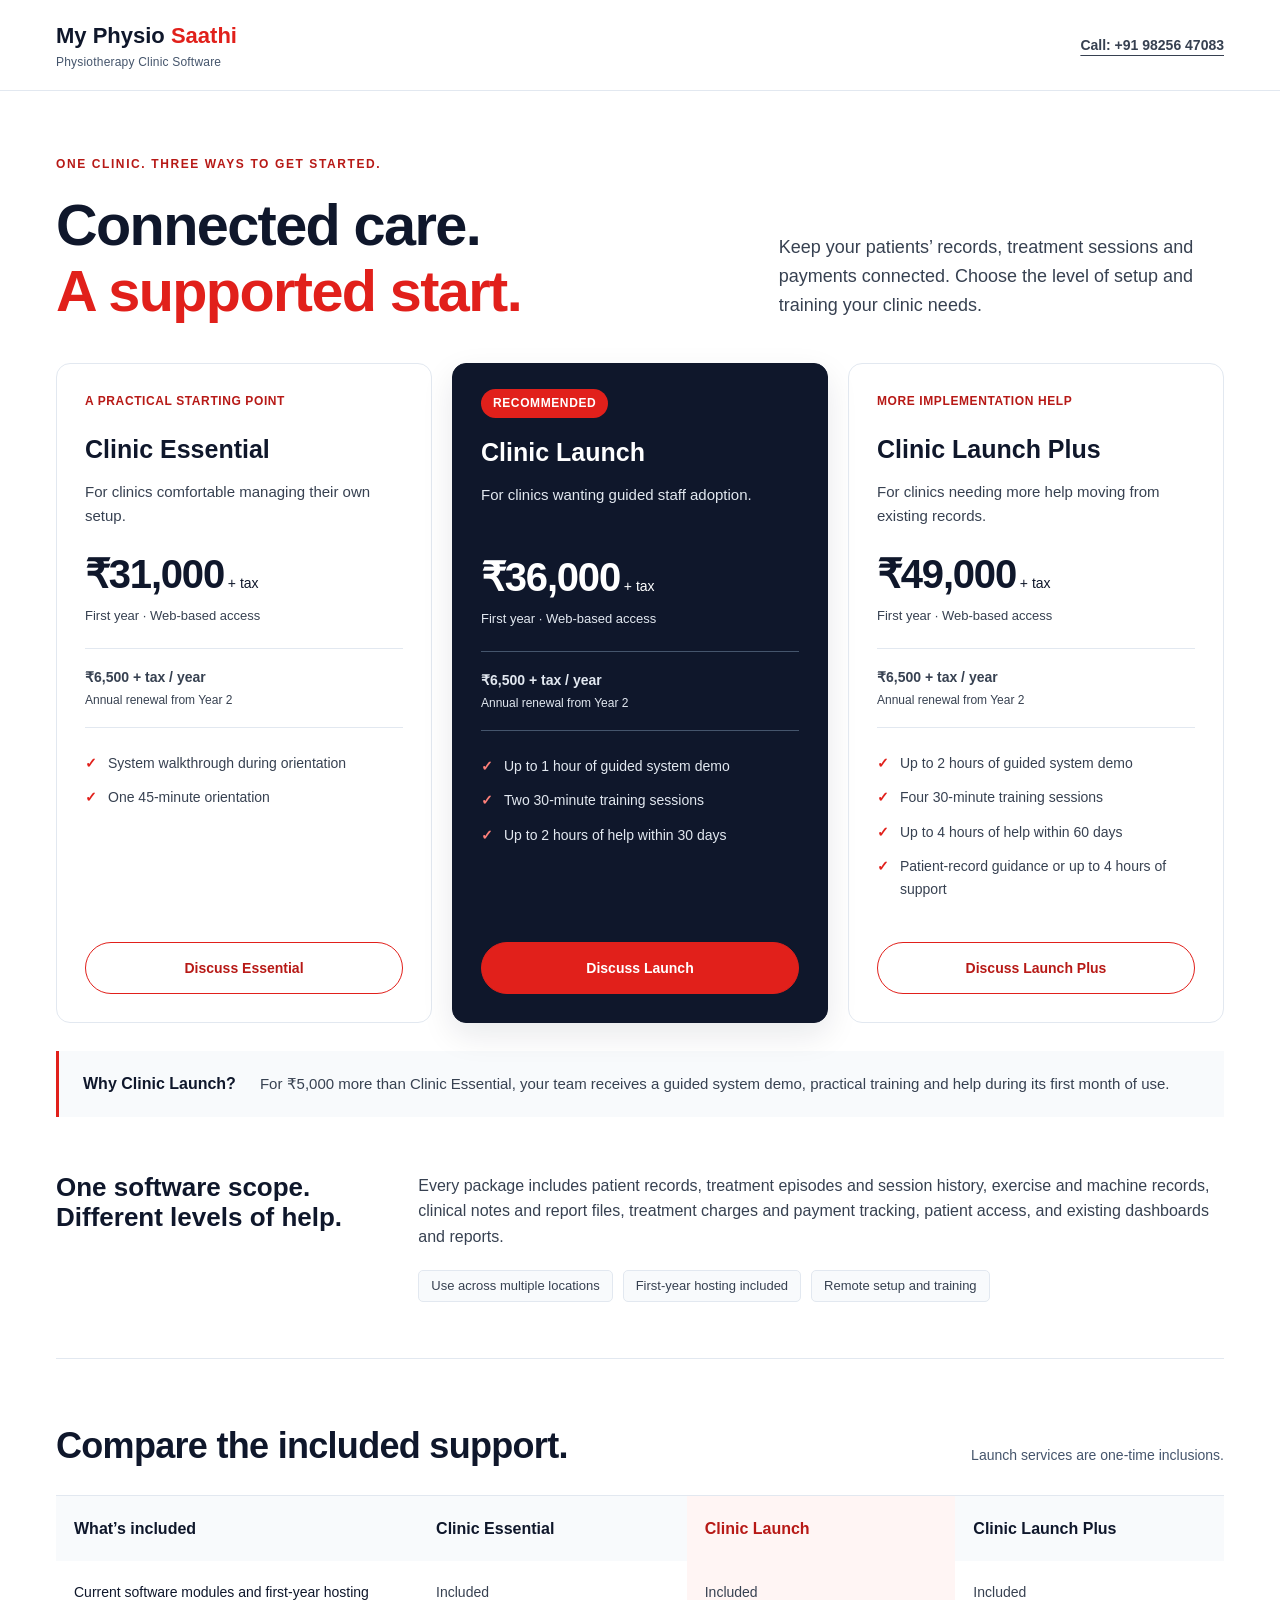
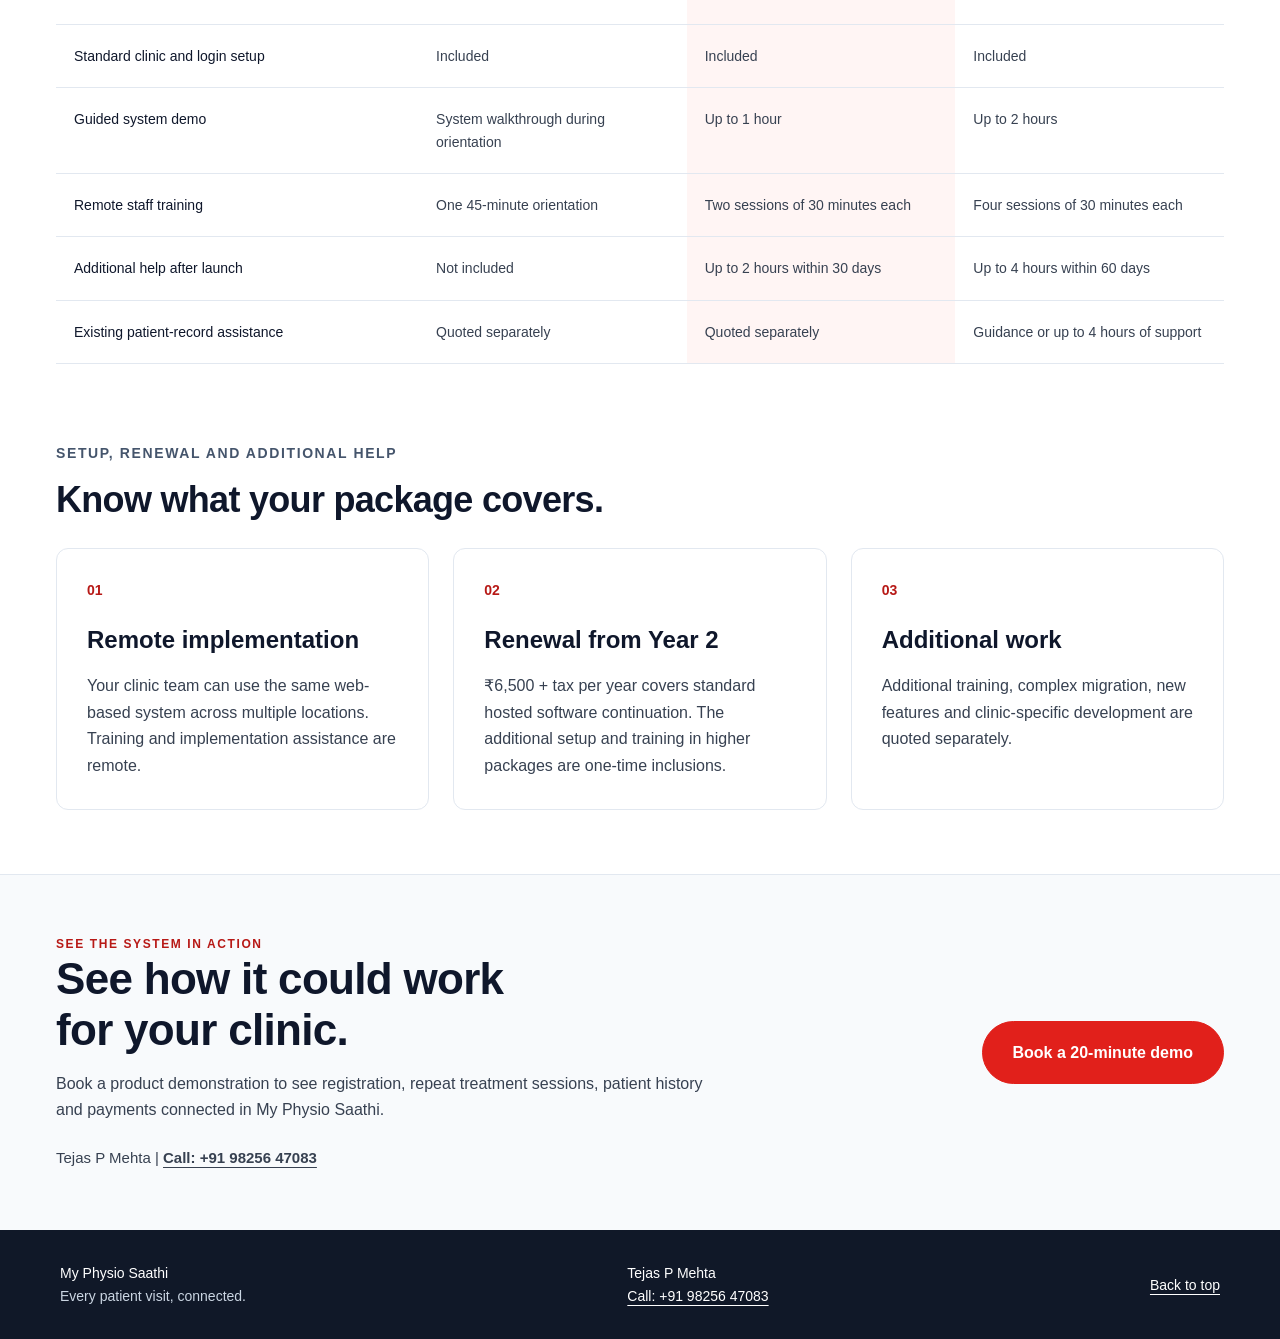
==== commit a9f772d9: "Update training and support inclusions and redesign pricing terms and demo CTA" ====
--- a/pricing.html
+++ b/pricing.html
@@ -10,4 +10,27 @@
 @media(max-width:1000px){footer .container{padding:0 28px}}
 @media(max-width:700px){footer .container{padding:0 22px}footer .footer-inner{align-items:flex-start;flex-wrap:wrap;gap:24px}footer .footer-inner p{font-size:14px}}
 @media(max-width:380px){footer .container{padding:0 16px}}
-</style></head><body><a class="skip" href="#main">Skip to packages</a><header><div class="wrap top"><a class="brand" href="https://www.myphysiosaathi.in/">My Physio <span>Saathi</span><small>Physiotherapy Clinic Software</small></a><a class="contact-link" href="tel:+919825647083">Call: +91 98256 47083</a></div></header><main id="main"><div class="wrap"><section class="hero" id="opening"><div><p class="eyebrow">One clinic. Three ways to get started.</p><h1>Connected care.<br><span>A supported start.</span></h1></div><p>Keep your patients’ records, treatment sessions and payments connected. Choose the level of setup and training your clinic needs.</p></section><section class="plans" aria-label="Clinic packages"><article class="plan "><div class="badge">A practical starting point</div><h2>Clinic Essential</h2><p class="fit">For clinics comfortable managing their own setup.</p><div class="price">₹31,000<span> + tax</span></div><p class="year">First year · Web-based access</p><div class="renewal"><strong>₹6,500 + tax / year</strong><span>Annual renewal from Year 2</span></div><ul><li>System walkthrough during orientation</li><li>One 45-minute orientation</li><li>User guide</li></ul><a class="button " href="https://www.myphysiosaathi.in/#contact" aria-label="Book a demo to discuss Clinic Essential">Discuss Essential</a></article><article class="plan recommended"><div class="badge">Recommended</div><h2>Clinic Launch</h2><p class="fit">For clinics wanting guided staff adoption.</p><div class="price">₹36,000<span> + tax</span></div><p class="year">First year · Web-based access</p><div class="renewal"><strong>₹6,500 + tax / year</strong><span>Annual renewal from Year 2</span></div><ul><li>Up to 1 hour of guided system demo</li><li>Two 60-minute training sessions</li><li>Up to 2 hours of help within 30 days</li></ul><a class="button solid" href="https://www.myphysiosaathi.in/#contact" aria-label="Book a demo to discuss Clinic Launch">Discuss Launch</a></article><article class="plan "><div class="badge">More implementation help</div><h2>Clinic Launch Plus</h2><p class="fit">For clinics needing more help moving from existing records.</p><div class="price">₹49,000<span> + tax</span></div><p class="year">First year · Web-based access</p><div class="renewal"><strong>₹6,500 + tax / year</strong><span>Annual renewal from Year 2</span></div><ul><li>Up to 2 hours of guided system demo</li><li>Four 60-minute training sessions</li><li>Up to 4 hours of help within 60 days</li><li>Up to 4 hours of patient-record assistance</li></ul><a class="button " href="https://www.myphysiosaathi.in/#contact" aria-label="Book a demo to discuss Clinic Launch Plus">Discuss Launch Plus</a></article></section><aside class="rationale"><strong>Why Clinic Launch?</strong><p>For ₹5,000 more than Clinic Essential, your team receives a guided system demo, practical training and help during its first month of use.</p></aside><section class="scope"><h2>One software scope.<br>Different levels of help.</h2><div><p>Every package includes patient records, treatment episodes and session history, exercise and machine records, clinical notes and report files, treatment charges and payment tracking, patient access, and existing dashboards and reports.</p><div class="chips"><span>Use across multiple locations</span><span>First-year hosting included</span><span>Remote setup and training</span></div></div></section><section class="comparison"><div class="heading"><h2>Compare the included support.</h2><p>Launch services are one-time inclusions.</p></div><div class="desktop-compare"><table><caption style="position:absolute;clip-path:inset(50%);width:1px;height:1px;overflow:hidden">Setup, training and launch-service inclusions by package</caption><thead><tr><th scope="col">What’s included</th><th scope="col">Clinic Essential</th><th scope="col">Clinic Launch</th><th scope="col">Clinic Launch Plus</th></tr></thead><tbody><tr><th scope="row">Current software modules and first-year hosting</th><td>Included</td><td>Included</td><td>Included</td></tr><tr><th scope="row">Standard clinic and login setup</th><td>Included</td><td>Included</td><td>Included</td></tr><tr><th scope="row">Guided system demo</th><td>System walkthrough during orientation</td><td>Up to 1 hour</td><td>Up to 2 hours</td></tr><tr><th scope="row">Remote staff training</th><td>One 45-minute orientation</td><td>Two 60-minute sessions</td><td>Four 60-minute sessions</td></tr><tr><th scope="row">Additional help after launch</th><td>User guide</td><td>Up to 2 hours within 30 days</td><td>Up to 4 hours within 60 days</td></tr><tr><th scope="row">Existing patient-record assistance</th><td>Quoted separately</td><td>Quoted separately</td><td>Up to 4 hours of assisted entry of agreed basic patient details</td></tr><tr><th scope="row">Practical resources</th><td>User guide</td><td>User guide, staff checklist and launch checklist</td><td>All Launch resources plus a clinic handover plan</td></tr></tbody></table></div><div class="mobile-compare"><details><summary>Clinic Essential inclusions</summary><dl><div><dt>Current software modules and first-year hosting</dt><dd>Included</dd></div><div><dt>Standard clinic and login setup</dt><dd>Included</dd></div><div><dt>Guided system demo</dt><dd>System walkthrough during orientation</dd></div><div><dt>Remote staff training</dt><dd>One 45-minute orientation</dd></div><div><dt>Additional help after launch</dt><dd>User guide</dd></div><div><dt>Existing patient-record assistance</dt><dd>Quoted separately</dd></div><div><dt>Practical resources</dt><dd>User guide</dd></div></dl></details><details><summary>Clinic Launch inclusions</summary><dl><div><dt>Current software modules and first-year hosting</dt><dd>Included</dd></div><div><dt>Standard clinic and login setup</dt><dd>Included</dd></div><div><dt>Guided system demo</dt><dd>Up to 1 hour</dd></div><div><dt>Remote staff training</dt><dd>Two 60-minute sessions</dd></div><div><dt>Additional help after launch</dt><dd>Up to 2 hours within 30 days</dd></div><div><dt>Existing patient-record assistance</dt><dd>Quoted separately</dd></div><div><dt>Practical resources</dt><dd>User guide, staff checklist and launch checklist</dd></div></dl></details><details><summary>Clinic Launch Plus inclusions</summary><dl><div><dt>Current software modules and first-year hosting</dt><dd>Included</dd></div><div><dt>Standard clinic and login setup</dt><dd>Included</dd></div><div><dt>Guided system demo</dt><dd>Up to 2 hours</dd></div><div><dt>Remote staff training</dt><dd>Four 60-minute sessions</dd></div><div><dt>Additional help after launch</dt><dd>Up to 4 hours within 60 days</dd></div><div><dt>Existing patient-record assistance</dt><dd>Up to 4 hours of assisted entry of agreed basic patient details</dd></div><div><dt>Practical resources</dt><dd>All Launch resources plus a clinic handover plan</dd></div></dl></details></div></section><section class="assurance"><div><p class="eyebrow">Training assurance · Launch packages</p><h2>A little more guidance,<br>if your team needs it.</h2></div><p>After completing the included training and practice activities, if your nominated staff still need help completing the agreed everyday tasks, receive one additional 45-minute remote training session within the launch-support period at no extra charge.</p></section><section class="terms" aria-label="Package terms"><div><h3>Remote implementation</h3><p>Your clinic team can use the same web-based system across multiple locations. Training and implementation assistance are remote.</p></div><div><h3>Renewal from Year 2</h3><p>₹6,500 + tax per year covers standard hosted software continuation. Higher-tier launch services are one-time inclusions.</p></div><div><h3>Additional work</h3><p>Additional training, complex migration, new features and clinic-specific development are quoted separately.</p></div></section></div><section class="cta"><div class="wrap cta-inner"><div><p class="eyebrow">See the system in action</p><h2>Book a product demonstration.</h2><p>See how My Physio Saathi connects registration, repeat treatment sessions, patient history and payments.</p></div><div class="cta-actions"><a class="button solid" href="https://www.myphysiosaathi.in/#contact">Book a 20-minute demo</a><a class="contact-link" href="tel:+919825647083">Tejas P Mehta | Call: +91 98256 47083</a></div></div></section></main><footer><div class="container footer-inner"><p>My Physio Saathi<br><span>Every patient visit, connected.</span></p><p>Tejas P Mehta<br><a href="tel:+919825647083">Call: +91 98256 47083</a></p><a href="#opening">Back to top</a></div></footer></body></html>+
+/* Package terms use the landing page's role-card treatment. */
+.terms-section{padding:12px 0 64px}
+.terms-section .heading{margin-bottom:28px}
+.terms-section .eyebrow{margin-bottom:14px}
+.terms{padding:0;grid-template-columns:repeat(3,minmax(0,1fr));gap:24px}
+.term-card{background:white;border:1px solid var(--line);border-radius:12px;padding:30px;transition:background-color .25s,color .25s,border-color .25s,transform .25s,box-shadow .25s}
+.term-number{display:block;font-size:14px;font-weight:700;color:var(--deep);margin-bottom:24px}
+.term-card h3{font-size:24px;line-height:1.25}
+.term-card p{font-size:16px;line-height:1.65;margin-top:18px}
+.term-card:hover{background:var(--red);border-color:var(--red);color:white;transform:translateY(-5px);box-shadow:0 14px 32px #e1201b25}
+.term-card:hover h3,.term-card:hover .term-number{color:white}
+.cta{padding:60px 0}
+.cta-inner{grid-template-columns:minmax(0,1fr) auto;gap:64px;align-items:center}
+.cta-copy h2{font-size:clamp(32px,3.5vw,44px);line-height:1.15}
+.cta-copy>p:not(.eyebrow){max-width:670px}
+.cta-copy .cta-contact{font-size:15px;margin-top:24px}
+.cta-contact a{font-weight:700;text-underline-offset:4px}
+.cta-actions{align-items:flex-end;justify-self:end}
+.cta-actions .button{min-height:56px;padding:18px 30px;white-space:nowrap}
+@media(max-width:1000px){.terms{gap:18px}.term-card{padding:24px}.term-card h3{font-size:22px}.cta-inner{gap:32px}}
+@media(max-width:720px){.terms-section{padding-bottom:40px}.terms{grid-template-columns:1fr;padding:0;gap:16px}.term-card{padding:26px}.term-number{margin-bottom:16px}.cta{padding:40px 0}.cta-inner{grid-template-columns:1fr;gap:26px}.cta-actions{justify-self:stretch;align-items:stretch}.cta-actions .button{width:100%;white-space:normal;text-align:center}}
+@media(prefers-reduced-motion:reduce){.term-card:hover{transform:none}}
+</style></head><body><a class="skip" href="#main">Skip to packages</a><header><div class="wrap top"><a class="brand" href="https://www.myphysiosaathi.in/">My Physio <span>Saathi</span><small>Physiotherapy Clinic Software</small></a><a class="contact-link" href="tel:+919825647083">Call: +91 98256 47083</a></div></header><main id="main"><div class="wrap"><section class="hero" id="opening"><div><p class="eyebrow">One clinic. Three ways to get started.</p><h1>Connected care.<br><span>A supported start.</span></h1></div><p>Keep your patients’ records, treatment sessions and payments connected. Choose the level of setup and training your clinic needs.</p></section><section class="plans" aria-label="Clinic packages"><article class="plan "><div class="badge">A practical starting point</div><h2>Clinic Essential</h2><p class="fit">For clinics comfortable managing their own setup.</p><div class="price">₹31,000<span> + tax</span></div><p class="year">First year · Web-based access</p><div class="renewal"><strong>₹6,500 + tax / year</strong><span>Annual renewal from Year 2</span></div><ul><li>System walkthrough during orientation</li><li>One 45-minute orientation</li></ul><a class="button " href="https://www.myphysiosaathi.in/#contact" aria-label="Book a demo to discuss Clinic Essential">Discuss Essential</a></article><article class="plan recommended"><div class="badge">Recommended</div><h2>Clinic Launch</h2><p class="fit">For clinics wanting guided staff adoption.</p><div class="price">₹36,000<span> + tax</span></div><p class="year">First year · Web-based access</p><div class="renewal"><strong>₹6,500 + tax / year</strong><span>Annual renewal from Year 2</span></div><ul><li>Up to 1 hour of guided system demo</li><li>Two 30-minute training sessions</li><li>Up to 2 hours of help within 30 days</li></ul><a class="button solid" href="https://www.myphysiosaathi.in/#contact" aria-label="Book a demo to discuss Clinic Launch">Discuss Launch</a></article><article class="plan "><div class="badge">More implementation help</div><h2>Clinic Launch Plus</h2><p class="fit">For clinics needing more help moving from existing records.</p><div class="price">₹49,000<span> + tax</span></div><p class="year">First year · Web-based access</p><div class="renewal"><strong>₹6,500 + tax / year</strong><span>Annual renewal from Year 2</span></div><ul><li>Up to 2 hours of guided system demo</li><li>Four 30-minute training sessions</li><li>Up to 4 hours of help within 60 days</li><li>Patient-record guidance or up to 4 hours of support</li></ul><a class="button " href="https://www.myphysiosaathi.in/#contact" aria-label="Book a demo to discuss Clinic Launch Plus">Discuss Launch Plus</a></article></section><aside class="rationale"><strong>Why Clinic Launch?</strong><p>For ₹5,000 more than Clinic Essential, your team receives a guided system demo, practical training and help during its first month of use.</p></aside><section class="scope"><h2>One software scope.<br>Different levels of help.</h2><div><p>Every package includes patient records, treatment episodes and session history, exercise and machine records, clinical notes and report files, treatment charges and payment tracking, patient access, and existing dashboards and reports.</p><div class="chips"><span>Use across multiple locations</span><span>First-year hosting included</span><span>Remote setup and training</span></div></div></section><section class="comparison"><div class="heading"><h2>Compare the included support.</h2><p>Launch services are one-time inclusions.</p></div><div class="desktop-compare"><table><caption style="position:absolute;clip-path:inset(50%);width:1px;height:1px;overflow:hidden">Setup, training and launch-service inclusions by package</caption><thead><tr><th scope="col">What’s included</th><th scope="col">Clinic Essential</th><th scope="col">Clinic Launch</th><th scope="col">Clinic Launch Plus</th></tr></thead><tbody><tr><th scope="row">Current software modules and first-year hosting</th><td>Included</td><td>Included</td><td>Included</td></tr><tr><th scope="row">Standard clinic and login setup</th><td>Included</td><td>Included</td><td>Included</td></tr><tr><th scope="row">Guided system demo</th><td>System walkthrough during orientation</td><td>Up to 1 hour</td><td>Up to 2 hours</td></tr><tr><th scope="row">Remote staff training</th><td>One 45-minute orientation</td><td>Two sessions of 30 minutes each</td><td>Four sessions of 30 minutes each</td></tr><tr><th scope="row">Additional help after launch</th><td>Not included</td><td>Up to 2 hours within 30 days</td><td>Up to 4 hours within 60 days</td></tr><tr><th scope="row">Existing patient-record assistance</th><td>Quoted separately</td><td>Quoted separately</td><td>Guidance or up to 4 hours of support</td></tr></tbody></table></div><div class="mobile-compare"><details><summary>Clinic Essential inclusions</summary><dl><div><dt>Current software modules and first-year hosting</dt><dd>Included</dd></div><div><dt>Standard clinic and login setup</dt><dd>Included</dd></div><div><dt>Guided system demo</dt><dd>System walkthrough during orientation</dd></div><div><dt>Remote staff training</dt><dd>One 45-minute orientation</dd></div><div><dt>Additional help after launch</dt><dd>Not included</dd></div><div><dt>Existing patient-record assistance</dt><dd>Quoted separately</dd></div></dl></details><details><summary>Clinic Launch inclusions</summary><dl><div><dt>Current software modules and first-year hosting</dt><dd>Included</dd></div><div><dt>Standard clinic and login setup</dt><dd>Included</dd></div><div><dt>Guided system demo</dt><dd>Up to 1 hour</dd></div><div><dt>Remote staff training</dt><dd>Two sessions of 30 minutes each</dd></div><div><dt>Additional help after launch</dt><dd>Up to 2 hours within 30 days</dd></div><div><dt>Existing patient-record assistance</dt><dd>Quoted separately</dd></div></dl></details><details><summary>Clinic Launch Plus inclusions</summary><dl><div><dt>Current software modules and first-year hosting</dt><dd>Included</dd></div><div><dt>Standard clinic and login setup</dt><dd>Included</dd></div><div><dt>Guided system demo</dt><dd>Up to 2 hours</dd></div><div><dt>Remote staff training</dt><dd>Four sessions of 30 minutes each</dd></div><div><dt>Additional help after launch</dt><dd>Up to 4 hours within 60 days</dd></div><div><dt>Existing patient-record assistance</dt><dd>Guidance or up to 4 hours of support</dd></div></dl></details></div></section><section class="terms-section" aria-labelledby="terms-heading"><div class="heading"><div><p class="eyebrow">Setup, renewal and additional help</p><h2 id="terms-heading">Know what your package covers.</h2></div></div><div class="terms"><article class="term-card"><span class="term-number">01</span><h3>Remote implementation</h3><p>Your clinic team can use the same web-based system across multiple locations. Training and implementation assistance are remote.</p></article><article class="term-card"><span class="term-number">02</span><h3>Renewal from Year 2</h3><p>₹6,500 + tax per year covers standard hosted software continuation. The additional setup and training in higher packages are one-time inclusions.</p></article><article class="term-card"><span class="term-number">03</span><h3>Additional work</h3><p>Additional training, complex migration, new features and clinic-specific development are quoted separately.</p></article></div></section></div><section class="cta"><div class="wrap cta-inner"><div class="cta-copy"><p class="eyebrow">See the system in action</p><h2>See how it could work<br>for your clinic.</h2><p>Book a product demonstration to see registration, repeat treatment sessions, patient history and payments connected in My Physio Saathi.</p><p class="cta-contact">Tejas P Mehta | <a href="tel:+919825647083">Call: +91 98256 47083</a></p></div><div class="cta-actions"><a class="button solid" href="https://www.myphysiosaathi.in/#contact">Book a 20-minute demo</a></div></div></section></main><footer><div class="container footer-inner"><p>My Physio Saathi<br><span>Every patient visit, connected.</span></p><p>Tejas P Mehta<br><a href="tel:+919825647083">Call: +91 98256 47083</a></p><a href="#opening">Back to top</a></div></footer></body></html>
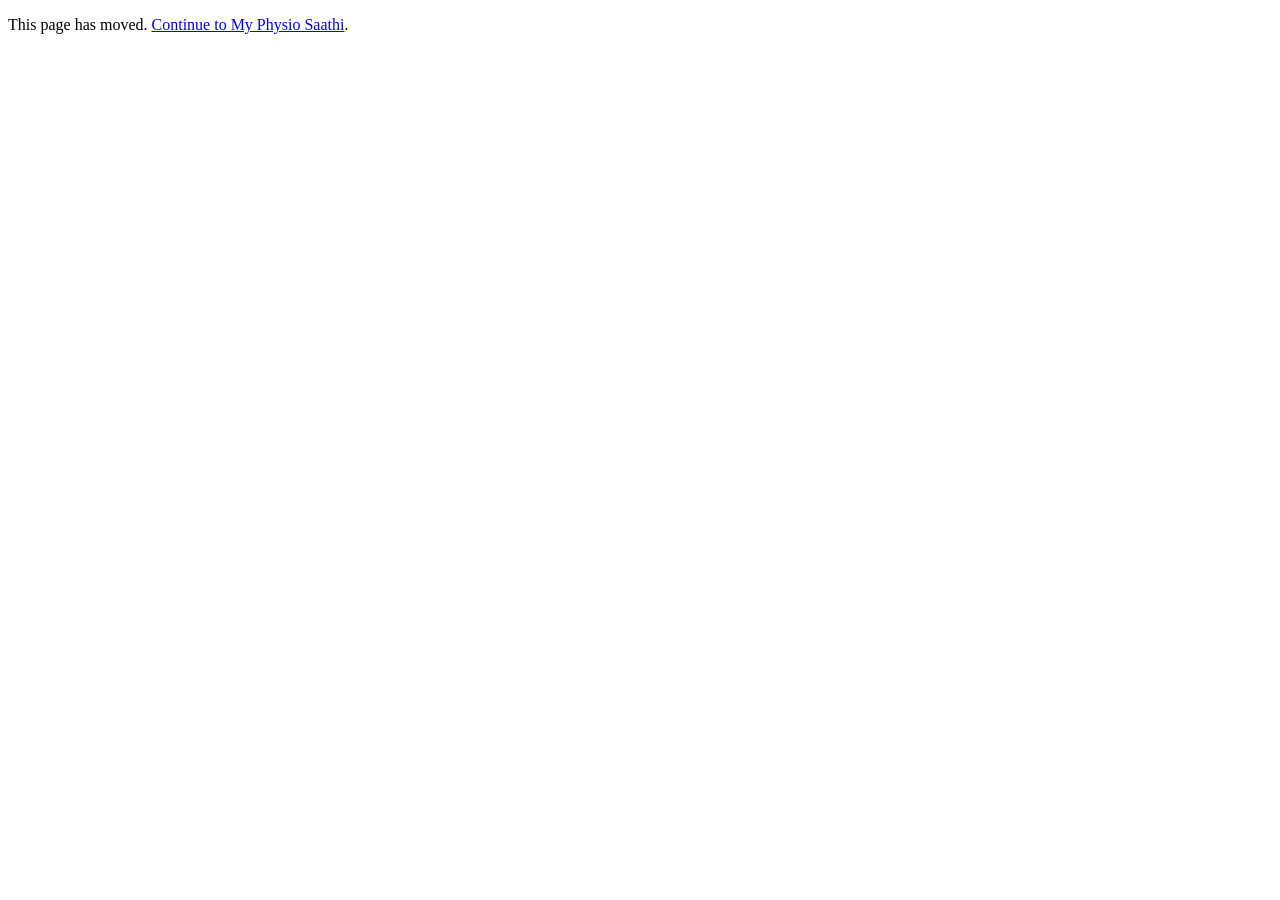
==== commit 5acdf7c7: "Publish pricing navigation, share page includes and send branded assessment invitations" ====
--- a/pricing.html
+++ b/pricing.html
@@ -1,36 +1 @@
-<!doctype html><html lang="en-IN"><head><meta charset="utf-8"><meta name="viewport" content="width=device-width,initial-scale=1"><meta name="robots" content="noindex,nofollow"><title>Clinic packages | My Physio Saathi</title><meta name="description" content="Compare My Physio Saathi clinic packages, setup, remote staff training and annual renewal."><style>
-:root{--navy:#0f172b;--red:#e1201b;--deep:#b71916;--ink:#374151;--muted:#45556c;--line:#e2e8f0;--pale:#f8fafc}*{box-sizing:border-box}html{scroll-behavior:smooth}body{margin:0;color:var(--ink);font:16px/1.6 Arial,Helvetica,sans-serif;background:white}a{color:inherit}a:focus-visible,summary:focus-visible{outline:3px solid var(--red);outline-offset:5px}.wrap{max-width:1240px;margin:auto;padding:0 36px}header{border-bottom:1px solid var(--line)}.top{min-height:90px;display:flex;justify-content:space-between;align-items:center;gap:20px}.brand{font-size:22px;font-weight:700;color:var(--navy);text-decoration:none}.brand span{color:var(--red)}.brand small{display:block;font-size:12px;font-weight:400;letter-spacing:.2px;color:var(--muted)}.contact-link{font-size:14px;font-weight:700;text-underline-offset:5px}.hero{padding:64px 0 38px;display:grid;grid-template-columns:1.5fr 1fr;gap:55px;align-items:end}.eyebrow{font-size:12px;letter-spacing:1.6px;font-weight:700;color:var(--deep);text-transform:uppercase;margin:0 0 18px}h1,h2,h3{color:var(--navy);line-height:1.15;margin:0}h1{font-size:clamp(38px,4.5vw,60px);letter-spacing:-1.6px}h1 span{color:var(--red)}.hero p:last-child{font-size:18px;margin-bottom:5px;max-width:415px}.plans{display:grid;grid-template-columns:repeat(3,1fr);gap:20px;align-items:stretch}.plan{border:1px solid var(--line);border-radius:14px;padding:28px;display:flex;flex-direction:column;position:relative;transition:transform .22s,box-shadow .22s,border-color .22s,background .22s}.plan:hover,.plan:focus-within{transform:translateY(-5px);border-color:var(--red);background:#fff5f4;box-shadow:0 14px 35px #0f172b12}.badge{font-size:12px;letter-spacing:.6px;font-weight:700;text-transform:uppercase;margin-bottom:24px;color:var(--deep)}.plan h2{font-size:25px}.fit{font-size:15px;min-height:50px;margin:16px 0 22px}.price{font-size:40px;font-weight:700;line-height:1.1;letter-spacing:-1.2px;color:var(--navy)}.price span{font-size:14px;font-weight:400;letter-spacing:0;white-space:nowrap}.year{font-size:13px;margin:10px 0 22px}.renewal{padding:17px 0;border-top:1px solid var(--line);border-bottom:1px solid var(--line);font-size:14px}.renewal strong,.renewal span{display:block}.renewal span{font-size:12px;margin-top:2px}.plan ul{padding:0;list-style:none;margin:24px 0 30px;font-size:14px;flex:1}.plan li{position:relative;padding-left:23px;margin-bottom:12px}.plan li:before{content:'✓';position:absolute;left:0;color:var(--red);font-weight:bold}.button{border:1px solid var(--red);border-radius:100px;display:inline-flex;align-items:center;justify-content:center;padding:14px 20px;text-decoration:none;font-size:14px;font-weight:700;color:var(--deep);min-height:50px;transition:background .2s,color .2s,transform .2s}.button:hover{background:var(--red);color:#fff;transform:translateY(-2px)}.solid{background:var(--red);color:white}.solid:hover{background:var(--deep)}.recommended{background:var(--navy);border-color:var(--navy);color:#e2e8f0;box-shadow:0 12px 32px #0f172b18}.recommended h2,.recommended .price{color:white}.recommended .badge{color:white;background:var(--red);align-self:flex-start;padding:5px 12px;border-radius:50px;margin-top:-3px;margin-bottom:20px}.recommended .renewal{border-color:#45556c}.recommended li:before{color:#ff807a}.recommended:hover,.recommended:focus-within{background:#18233b;color:white}.rationale{display:flex;gap:24px;align-items:center;background:var(--pale);border-left:3px solid var(--red);padding:20px 24px;margin-top:28px}.rationale strong{color:var(--navy);white-space:nowrap}.rationale p{font-size:15px;margin:0}.scope{padding:56px 0;display:grid;grid-template-columns:1fr 2.5fr;gap:40px;border-bottom:1px solid var(--line)}.scope h2{font-size:26px}.scope p{margin:0}.chips{display:flex;gap:10px;flex-wrap:wrap;margin-top:20px}.chips span{font-size:13px;background:var(--pale);border:1px solid var(--line);padding:5px 12px;border-radius:5px}.comparison{padding:66px 0}.heading{display:flex;justify-content:space-between;align-items:end;gap:30px;margin-bottom:28px}.heading h2{font-size:36px;letter-spacing:-.7px}.heading p{font-size:14px;margin:0;color:var(--muted)}table{width:100%;border-collapse:collapse;table-layout:fixed;font-size:14px}thead th{text-align:left;padding:20px 18px;background:var(--pale);color:var(--navy);font-size:16px;border-top:1px solid var(--line)}th:first-child{width:31%}th:nth-child(3),td:nth-child(3){background:#fff5f4}tbody th{font-weight:400;color:var(--navy);text-align:left}td,tbody th{padding:20px 18px;border-bottom:1px solid var(--line);vertical-align:top}thead th:nth-child(3){color:var(--deep)}.mobile-compare{display:none}.assurance{background:var(--navy);padding:44px;border-radius:14px;display:grid;grid-template-columns:1fr 1.65fr;gap:50px;color:#e2e8f0}.assurance h2{color:white;font-size:30px}.assurance .eyebrow{color:#ff807a}.assurance p{margin:0}.terms{padding:28px 0 62px;display:grid;grid-template-columns:repeat(3,1fr);gap:30px}.terms h3{font-size:17px}.terms p{font-size:14px;margin:10px 0 0}.cta{background:var(--pale);border-top:1px solid var(--line);padding:55px 0}.cta-inner{display:grid;grid-template-columns:1.5fr 1fr;align-items:center;gap:40px}.cta h2{font-size:36px;letter-spacing:-.7px;max-width:620px}.cta p{margin-bottom:0;max-width:650px}.cta-actions{display:flex;flex-direction:column;align-items:flex-start;gap:18px}.cta-actions .button{font-size:16px;padding:16px 28px}footer{background:var(--navy);color:#cad5e2;font-size:14px;padding:24px 0}footer .wrap{display:flex;justify-content:space-between;gap:20px}footer a{color:white;text-underline-offset:4px}.skip{position:absolute;top:-60px;padding:10px;background:var(--navy);color:white;z-index:5}.skip:focus{top:8px}details{border-bottom:1px solid var(--line)}summary{cursor:pointer;color:var(--navy);font-weight:700;padding:20px 0}dl{margin:0}dl div{padding:15px 0;border-top:1px solid var(--line)}dt{font-size:14px;color:var(--muted)}dd{margin:4px 0 0;font-size:16px;color:var(--navy)}@media(max-width:1000px){.wrap{padding:0 24px}.plan{padding:22px}.price{font-size:34px}.plan h2{font-size:23px}.hero{gap:30px}.fit{min-height:72px}.scope{grid-template-columns:1fr 2fr}}@media(max-width:720px){.wrap{padding:0 20px}.top{min-height:80px}.brand{font-size:19px}.contact-link{font-size:13px}.hero{grid-template-columns:1fr;gap:14px;padding:40px 0 28px}.hero p:last-child{margin:0;max-width:none;font-size:17px}.plans{grid-template-columns:1fr;gap:18px}.plan{padding:26px}.plan h2{font-size:27px}.fit{min-height:0;margin-bottom:20px}.price{font-size:40px}.plan ul{margin:22px 0}.rationale{display:block;padding:18px}.rationale p{margin-top:8px}.scope{grid-template-columns:1fr;gap:18px;padding:38px 0}.comparison{padding:40px 0}.heading{display:block}.heading h2{font-size:29px}.heading p{margin-top:10px}.desktop-compare{display:none}.mobile-compare{display:block}.assurance{grid-template-columns:1fr;gap:20px;padding:28px 24px}.assurance h2{font-size:28px}.terms{grid-template-columns:1fr;gap:24px;padding-bottom:40px}.cta-inner{grid-template-columns:1fr;gap:28px}.cta{padding:40px 0}.cta h2{font-size:31px}.cta-actions{align-items:stretch}footer .wrap{flex-direction:column;gap:8px}}@media(prefers-reduced-motion:reduce){html{scroll-behavior:auto}*{transition:none!important;animation:none!important}}
-/* Match the landing-page footer. */
-footer{background:#101828;color:white;padding:32px 0}
-footer .container{max-width:1240px;margin:auto;padding:0 40px}
-footer .footer-inner{display:flex;justify-content:space-between;align-items:center;gap:30px;font-size:14px}
-footer .footer-inner p{margin:0}
-footer .footer-inner span{color:#cad5e2}
-footer .footer-inner>a{text-decoration:underline}
-@media(max-width:1000px){footer .container{padding:0 28px}}
-@media(max-width:700px){footer .container{padding:0 22px}footer .footer-inner{align-items:flex-start;flex-wrap:wrap;gap:24px}footer .footer-inner p{font-size:14px}}
-@media(max-width:380px){footer .container{padding:0 16px}}
-
-/* Package terms use the landing page's role-card treatment. */
-.terms-section{padding:12px 0 64px}
-.terms-section .heading{margin-bottom:28px}
-.terms-section .eyebrow{margin-bottom:14px}
-.terms{padding:0;grid-template-columns:repeat(3,minmax(0,1fr));gap:24px}
-.term-card{background:white;border:1px solid var(--line);border-radius:12px;padding:30px;transition:background-color .25s,color .25s,border-color .25s,transform .25s,box-shadow .25s}
-.term-number{display:block;font-size:14px;font-weight:700;color:var(--deep);margin-bottom:24px}
-.term-card h3{font-size:24px;line-height:1.25}
-.term-card p{font-size:16px;line-height:1.65;margin-top:18px}
-.term-card:hover{background:var(--red);border-color:var(--red);color:white;transform:translateY(-5px);box-shadow:0 14px 32px #e1201b25}
-.term-card:hover h3,.term-card:hover .term-number{color:white}
-.cta{padding:60px 0}
-.cta-inner{grid-template-columns:minmax(0,1fr) auto;gap:64px;align-items:center}
-.cta-copy h2{font-size:clamp(32px,3.5vw,44px);line-height:1.15}
-.cta-copy>p:not(.eyebrow){max-width:670px}
-.cta-copy .cta-contact{font-size:15px;margin-top:24px}
-.cta-contact a{font-weight:700;text-underline-offset:4px}
-.cta-actions{align-items:flex-end;justify-self:end}
-.cta-actions .button{min-height:56px;padding:18px 30px;white-space:nowrap}
-@media(max-width:1000px){.terms{gap:18px}.term-card{padding:24px}.term-card h3{font-size:22px}.cta-inner{gap:32px}}
-@media(max-width:720px){.terms-section{padding-bottom:40px}.terms{grid-template-columns:1fr;padding:0;gap:16px}.term-card{padding:26px}.term-number{margin-bottom:16px}.cta{padding:40px 0}.cta-inner{grid-template-columns:1fr;gap:26px}.cta-actions{justify-self:stretch;align-items:stretch}.cta-actions .button{width:100%;white-space:normal;text-align:center}}
-@media(prefers-reduced-motion:reduce){.term-card:hover{transform:none}}
-</style></head><body><a class="skip" href="#main">Skip to packages</a><header><div class="wrap top"><a class="brand" href="https://www.myphysiosaathi.in/">My Physio <span>Saathi</span><small>Physiotherapy Clinic Software</small></a><a class="contact-link" href="tel:+919825647083">Call: +91 98256 47083</a></div></header><main id="main"><div class="wrap"><section class="hero" id="opening"><div><p class="eyebrow">One clinic. Three ways to get started.</p><h1>Connected care.<br><span>A supported start.</span></h1></div><p>Keep your patients’ records, treatment sessions and payments connected. Choose the level of setup and training your clinic needs.</p></section><section class="plans" aria-label="Clinic packages"><article class="plan "><div class="badge">A practical starting point</div><h2>Clinic Essential</h2><p class="fit">For clinics comfortable managing their own setup.</p><div class="price">₹31,000<span> + tax</span></div><p class="year">First year · Web-based access</p><div class="renewal"><strong>₹6,500 + tax / year</strong><span>Annual renewal from Year 2</span></div><ul><li>System walkthrough during orientation</li><li>One 45-minute orientation</li></ul><a class="button " href="https://www.myphysiosaathi.in/#contact" aria-label="Book a demo to discuss Clinic Essential">Discuss Essential</a></article><article class="plan recommended"><div class="badge">Recommended</div><h2>Clinic Launch</h2><p class="fit">For clinics wanting guided staff adoption.</p><div class="price">₹36,000<span> + tax</span></div><p class="year">First year · Web-based access</p><div class="renewal"><strong>₹6,500 + tax / year</strong><span>Annual renewal from Year 2</span></div><ul><li>Up to 1 hour of guided system demo</li><li>Two 30-minute training sessions</li><li>Up to 2 hours of help within 30 days</li></ul><a class="button solid" href="https://www.myphysiosaathi.in/#contact" aria-label="Book a demo to discuss Clinic Launch">Discuss Launch</a></article><article class="plan "><div class="badge">More implementation help</div><h2>Clinic Launch Plus</h2><p class="fit">For clinics needing more help moving from existing records.</p><div class="price">₹49,000<span> + tax</span></div><p class="year">First year · Web-based access</p><div class="renewal"><strong>₹6,500 + tax / year</strong><span>Annual renewal from Year 2</span></div><ul><li>Up to 2 hours of guided system demo</li><li>Four 30-minute training sessions</li><li>Up to 4 hours of help within 60 days</li><li>Patient-record guidance or up to 4 hours of support</li></ul><a class="button " href="https://www.myphysiosaathi.in/#contact" aria-label="Book a demo to discuss Clinic Launch Plus">Discuss Launch Plus</a></article></section><aside class="rationale"><strong>Why Clinic Launch?</strong><p>For ₹5,000 more than Clinic Essential, your team receives a guided system demo, practical training and help during its first month of use.</p></aside><section class="scope"><h2>One software scope.<br>Different levels of help.</h2><div><p>Every package includes patient records, treatment episodes and session history, exercise and machine records, clinical notes and report files, treatment charges and payment tracking, patient access, and existing dashboards and reports.</p><div class="chips"><span>Use across multiple locations</span><span>First-year hosting included</span><span>Remote setup and training</span></div></div></section><section class="comparison"><div class="heading"><h2>Compare the included support.</h2><p>Launch services are one-time inclusions.</p></div><div class="desktop-compare"><table><caption style="position:absolute;clip-path:inset(50%);width:1px;height:1px;overflow:hidden">Setup, training and launch-service inclusions by package</caption><thead><tr><th scope="col">What’s included</th><th scope="col">Clinic Essential</th><th scope="col">Clinic Launch</th><th scope="col">Clinic Launch Plus</th></tr></thead><tbody><tr><th scope="row">Current software modules and first-year hosting</th><td>Included</td><td>Included</td><td>Included</td></tr><tr><th scope="row">Standard clinic and login setup</th><td>Included</td><td>Included</td><td>Included</td></tr><tr><th scope="row">Guided system demo</th><td>System walkthrough during orientation</td><td>Up to 1 hour</td><td>Up to 2 hours</td></tr><tr><th scope="row">Remote staff training</th><td>One 45-minute orientation</td><td>Two sessions of 30 minutes each</td><td>Four sessions of 30 minutes each</td></tr><tr><th scope="row">Additional help after launch</th><td>Not included</td><td>Up to 2 hours within 30 days</td><td>Up to 4 hours within 60 days</td></tr><tr><th scope="row">Existing patient-record assistance</th><td>Quoted separately</td><td>Quoted separately</td><td>Guidance or up to 4 hours of support</td></tr></tbody></table></div><div class="mobile-compare"><details><summary>Clinic Essential inclusions</summary><dl><div><dt>Current software modules and first-year hosting</dt><dd>Included</dd></div><div><dt>Standard clinic and login setup</dt><dd>Included</dd></div><div><dt>Guided system demo</dt><dd>System walkthrough during orientation</dd></div><div><dt>Remote staff training</dt><dd>One 45-minute orientation</dd></div><div><dt>Additional help after launch</dt><dd>Not included</dd></div><div><dt>Existing patient-record assistance</dt><dd>Quoted separately</dd></div></dl></details><details><summary>Clinic Launch inclusions</summary><dl><div><dt>Current software modules and first-year hosting</dt><dd>Included</dd></div><div><dt>Standard clinic and login setup</dt><dd>Included</dd></div><div><dt>Guided system demo</dt><dd>Up to 1 hour</dd></div><div><dt>Remote staff training</dt><dd>Two sessions of 30 minutes each</dd></div><div><dt>Additional help after launch</dt><dd>Up to 2 hours within 30 days</dd></div><div><dt>Existing patient-record assistance</dt><dd>Quoted separately</dd></div></dl></details><details><summary>Clinic Launch Plus inclusions</summary><dl><div><dt>Current software modules and first-year hosting</dt><dd>Included</dd></div><div><dt>Standard clinic and login setup</dt><dd>Included</dd></div><div><dt>Guided system demo</dt><dd>Up to 2 hours</dd></div><div><dt>Remote staff training</dt><dd>Four sessions of 30 minutes each</dd></div><div><dt>Additional help after launch</dt><dd>Up to 4 hours within 60 days</dd></div><div><dt>Existing patient-record assistance</dt><dd>Guidance or up to 4 hours of support</dd></div></dl></details></div></section><section class="terms-section" aria-labelledby="terms-heading"><div class="heading"><div><p class="eyebrow">Setup, renewal and additional help</p><h2 id="terms-heading">Know what your package covers.</h2></div></div><div class="terms"><article class="term-card"><span class="term-number">01</span><h3>Remote implementation</h3><p>Your clinic team can use the same web-based system across multiple locations. Training and implementation assistance are remote.</p></article><article class="term-card"><span class="term-number">02</span><h3>Renewal from Year 2</h3><p>₹6,500 + tax per year covers standard hosted software continuation. The additional setup and training in higher packages are one-time inclusions.</p></article><article class="term-card"><span class="term-number">03</span><h3>Additional work</h3><p>Additional training, complex migration, new features and clinic-specific development are quoted separately.</p></article></div></section></div><section class="cta"><div class="wrap cta-inner"><div class="cta-copy"><p class="eyebrow">See the system in action</p><h2>See how it could work<br>for your clinic.</h2><p>Book a product demonstration to see registration, repeat treatment sessions, patient history and payments connected in My Physio Saathi.</p><p class="cta-contact">Tejas P Mehta | <a href="tel:+919825647083">Call: +91 98256 47083</a></p></div><div class="cta-actions"><a class="button solid" href="https://www.myphysiosaathi.in/#contact">Book a 20-minute demo</a></div></div></section></main><footer><div class="container footer-inner"><p>My Physio Saathi<br><span>Every patient visit, connected.</span></p><p>Tejas P Mehta<br><a href="tel:+919825647083">Call: +91 98256 47083</a></p><a href="#opening">Back to top</a></div></footer></body></html>+<!doctype html><html lang="en-IN"><head><meta charset="utf-8"><meta name="robots" content="noindex,follow"><meta http-equiv="refresh" content="0;url=pricing.php"><title>My Physio Saathi</title></head><body><p>This page has moved. <a href="pricing.php">Continue to My Physio Saathi</a>.</p></body></html>
